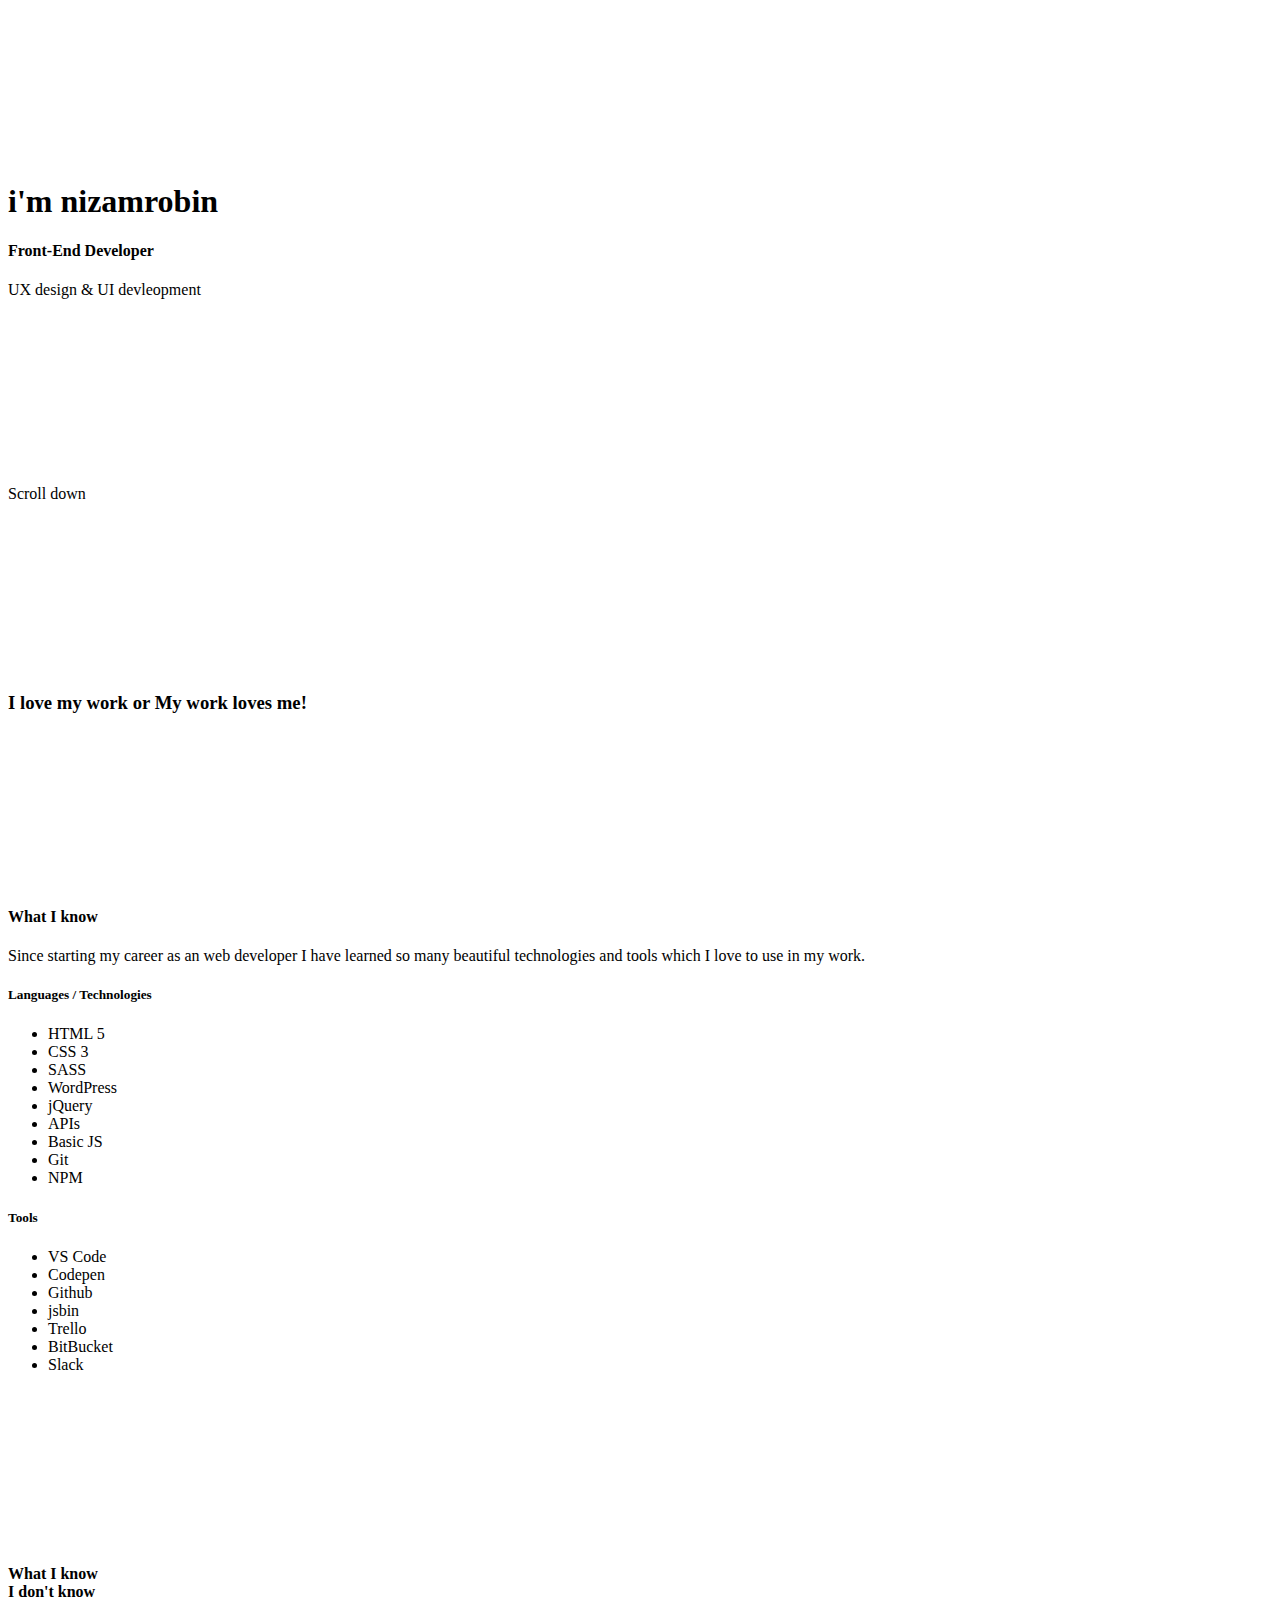
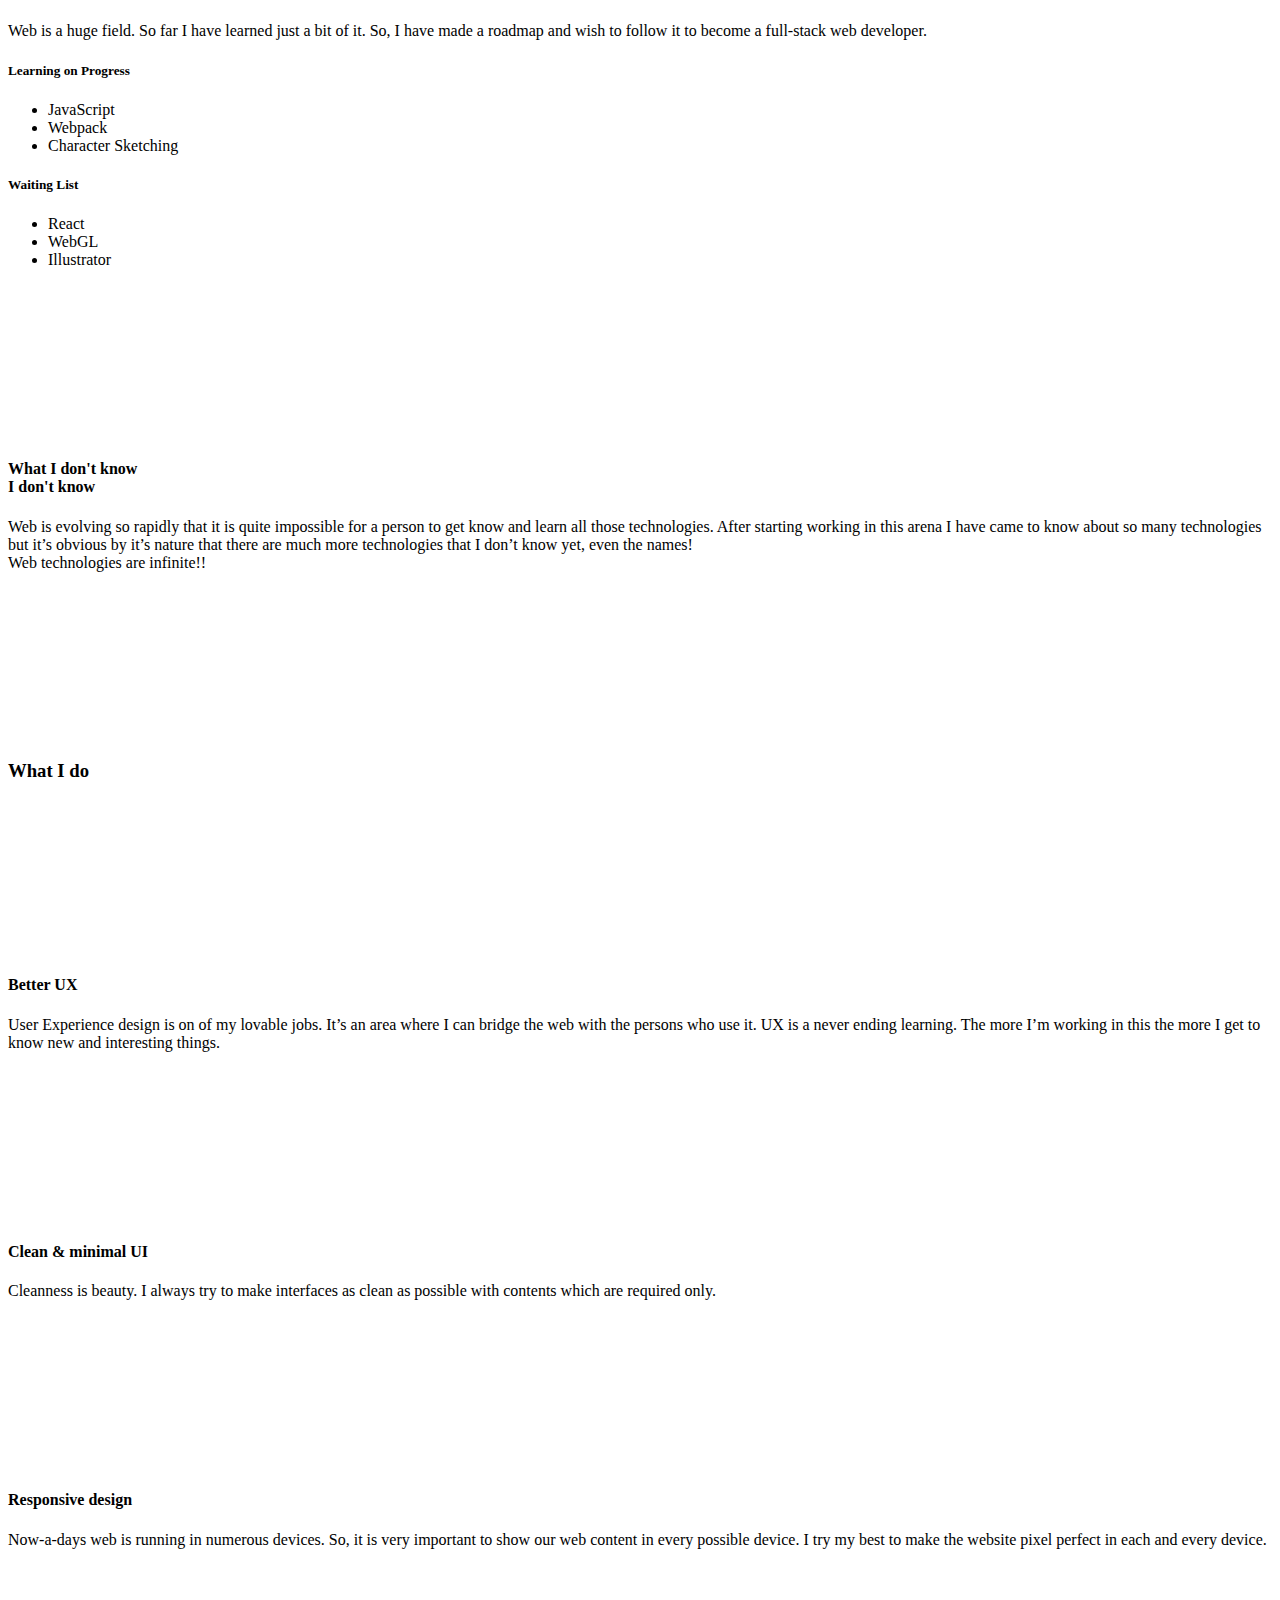
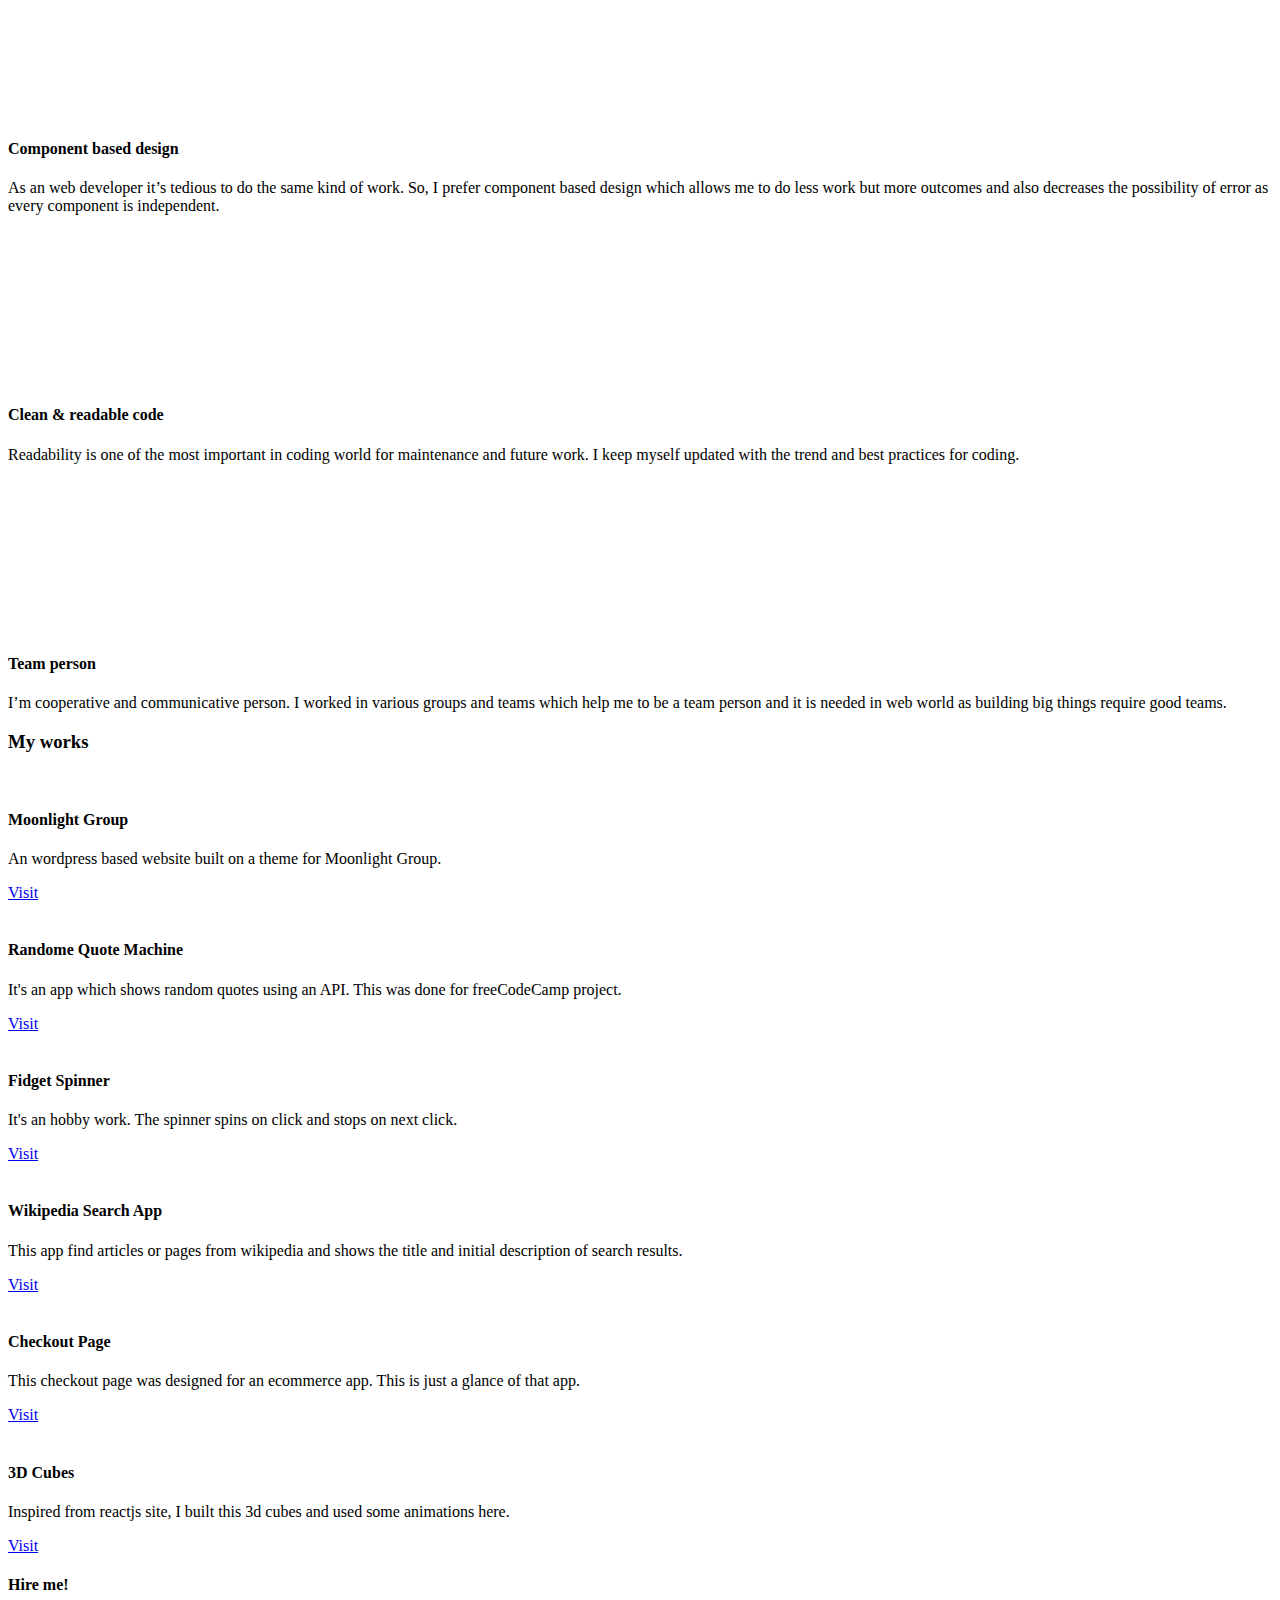
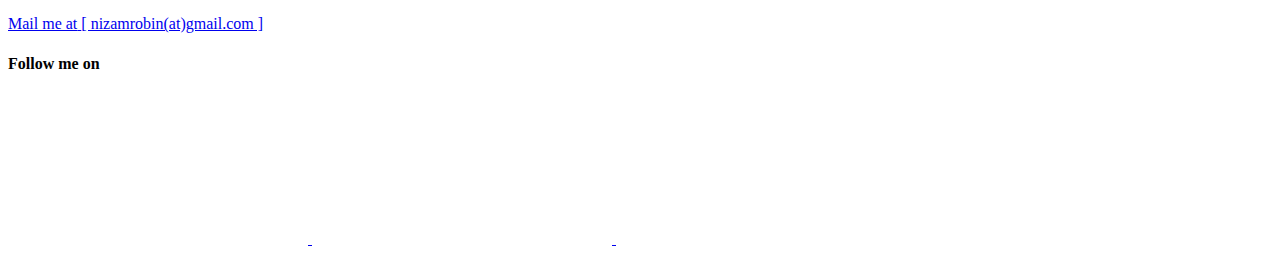
==== index.html @ 88f4596e "index uploaded" ====
<!DOCTYPE html>
<html lang="en">

<head>
  <meta charset="UTF-8">
  <meta name="viewport" content="width=device-width, initial-scale=1.0">
  <meta http-equiv="X-UA-Compatible" content="ie=edge">
  <title>Document</title>

  <link href="https://fonts.googleapis.com/css?family=Oswald:300,400,500,600,700|Philosopher:400,400i,700|Raleway:300,300i,400,400i,600,700"
    rel="stylesheet">

  <!-- <link rel="stylesheet" href="https://cdnjs.cloudflare.com/ajax/libs/normalize/8.0.0/normalize.min.css"> -->
  <link rel="stylesheet" href="./css/main.css">
</head>

<body>
  <div class="portfolio">

    <!-- HEADER -->
    <header class="header">
      <!-- <p class="header__wc-txt">Hey!</p> -->
      <svg class="header__icon icon icon--primary icon--massive">
        <use xlink:href="./asset/icon/portfolio.svg#laptop">
      </svg>
      <h1 class="header__title">i'm nizamrobin</h1>
      <h4 class="header__subtitle">Front-End Developer</h4>
      <p class="header__supplimentary-title">UX design & UI devleopment</p>

      <div class="header__nav">
        <svg class="header__nav-icon icon icon--secondary icon--big">
          <use xlink:href="./asset/icon/portfolio.svg#mouse">
        </svg>
        <p class="header__nav-hint">Scroll down</p>
      </div>
    </header>
    <!-- end: HEADER -->

    <!-- SKILL SET -->
    <article class="skill-set">
      <header class="skill-set__header">
        <svg class="icon icon--secondary icon--large">
          <use xlink:href="./asset/icon/portfolio.svg#heart-o">
        </svg>
        <h3 class="skill-set__title">I love my work
          <span class="skill-set__title-separator">or</span> My work loves me!</h3>
      </header>

      <div class="skill-set__body">
        <section class="skill">
          <header class="skill__header">
            <svg class="icon icon--primary icon--large">
              <use xlink:href="./asset/icon/portfolio.svg#smile">
            </svg>
            <h4 class="skill__header-title">What I know</h4>
            <p class="skill__header-intro">Since starting my career as an web developer I have learned so many beautiful technologies and tools which I love to use in my work.</p>
          </header>

          <div class="skill__body">
            <h5 class="skill__body-title">Languages / Technologies</h5>
            <ul class="skill__body-list">
              <li class="skill__body-item">HTML 5</li>
              <li class="skill__body-item">CSS 3</li>
              <li class="skill__body-item">SASS</li>
              <li class="skill__body-item">WordPress</li>
              <li class="skill__body-item">jQuery</li>
              <li class="skill__body-item">APIs</li>
              <li class="skill__body-item">Basic JS</li>
              <li class="skill__body-item">Git</li>
              <li class="skill__body-item">NPM</li>
            </ul>
          </div>
          <div class="skill__body">
            <h5 class="skill__body-title">Tools</h5>
            <ul class="skill__body-list">
              <li class="skill__body-item">VS Code</li>
              <li class="skill__body-item">Codepen</li>
              <li class="skill__body-item">Github</li>
              <li class="skill__body-item">jsbin</li>
              <li class="skill__body-item">Trello</li>
              <li class="skill__body-item">BitBucket</li>
              <li class="skill__body-item">Slack</li>
            </ul>
          </div>
        </section>
        <section class="skill">
          <header class="skill__header">
            <svg class="icon icon--primary icon--large">
              <use xlink:href="./asset/icon/portfolio.svg#smile-1">
            </svg>
            <h4 class="skill__header-title">What I know<br>I don't know</h4>
            <p class="skill__header-intro">Web is a huge field. So far I have learned just a bit of it. So, I have made a roadmap and wish to follow it to become a full-stack web developer.</p>
          </header>

          <div class="skill__body">
            <h5 class="skill__body-title">Learning on Progress</h5>
            <ul class="skill__body-list">
              <li class="skill__body-item">JavaScript</li>
              <li class="skill__body-item">Webpack</li>
              <li class="skill__body-item">Character Sketching</li>
            </ul>
          </div>
          <div class="skill__body">
            <h5 class="skill__body-title">Waiting List</h5>
            <ul class="skill__body-list">
              <li class="skill__body-item">React</li>
              <li class="skill__body-item">WebGL</li>
              <li class="skill__body-item">Illustrator</li>
            </ul>
          </div>
        </section>
        <section class="skill">
          <header class="skill__header">
            <svg class="icon icon--primary icon--large">
              <use xlink:href="./asset/icon/portfolio.svg#smiley-1">
            </svg>
            <h4 class="skill__header-title">What I don't know<br>I don't know</h4>
            <p class="skill__header-intro">Web is evolving so rapidly that it is quite impossible for a person to get know and learn all those technologies. After starting working in this arena I have came to know about so many technologies but it’s obvious by it’s nature that there are much more technologies that I don’t know yet, even the names!<br>Web technologies are infinite!!</p>
          </header>

          <div class="skill__body">
            <svg class="icon icon--secondary icon--massive">
              <use xlink:href="./asset/icon/portfolio.svg#infinity">
            </svg>
          </div>
        </section>
      </div>
    </article>
    <!-- end: SKILL SET -->

    <!-- FEATURE -->
    <section class="feature">
      <h3 class="feature__title">What I do</h3>
      <div class="feature__content">

        <article class="feature-item">
          <div class="feature-item__icon">
            <svg class="icon icon--primary icon--large">
              <use xlink:href="./asset/icon/portfolio.svg#ruler">
            </svg>
          </div>
          <h4 class="feature-item__title">Better UX</h4>
          <p class="feature-item__description">User Experience design is on of my lovable jobs. It’s an area where I can bridge the web with the persons who use it. UX is a never ending learning. The more I’m working in this the more I get to know new and interesting things.</p>
        </article>
        <article class="feature-item">
          <div class="feature-item__icon">
            <svg class="icon icon--primary icon--large">
              <use xlink:href="./asset/icon/portfolio.svg#layout">
            </svg>
          </div>
          <h4 class="feature-item__title">Clean & minimal UI</h4>
          <p class="feature-item__description">Cleanness is beauty. I always try to make interfaces as clean as possible with contents which are required only.</p>
        </article>
        <article class="feature-item">
          <div class="feature-item__icon">
            <svg class="icon icon--primary icon--large">
              <use xlink:href="./asset/icon/portfolio.svg#responsive-symbol-with-a-widescreen-monitor-a-cellphone-and-a-tablet">
            </svg>
          </div>
          <h4 class="feature-item__title">Responsive design</h4>
          <p class="feature-item__description">Now-a-days web is running in numerous devices. So, it is very important to show our web content in every possible device. I try my best to make the website pixel perfect in each and every device.</p>
        </article>
        <article class="feature-item">
          <div class="feature-item__icon">
            <svg class="icon icon--primary icon--large">
              <use xlink:href="./asset/icon/portfolio.svg#menu">
            </svg>
          </div>
          <h4 class="feature-item__title">Component based design</h4>
          <p class="feature-item__description">As an web developer it’s tedious to do the same kind of work. So, I prefer component based design which allows me to do less work but more outcomes and also decreases the possibility of error as every component is independent.</p>
        </article>
        <article class="feature-item">
          <div class="feature-item__icon">
            <svg class="icon icon--primary icon--large">
              <use xlink:href="./asset/icon/portfolio.svg#programming-language">
            </svg>
          </div>
          <h4 class="feature-item__title">Clean & readable code</h4>
          <p class="feature-item__description">Readability is one of the most important in coding world for maintenance and future work. I keep myself updated with the trend and best practices for coding.</p>
        </article>
        <article class="feature-item">
          <div class="feature-item__icon">
            <svg class="icon icon--primary icon--large">
              <use xlink:href="./asset/icon/portfolio.svg#sitemap">
            </svg>
          </div>
          <h4 class="feature-item__title">Team person</h4>
          <p class="feature-item__description">I’m cooperative and communicative person. I worked in various groups and teams which help me to be a team person and it is needed in web world as building big things require good teams.</p>
        </article>
      </div>

    </section>
    <!-- end: FEATURE -->

    <!-- SHOWCASE -->
    <section class="showcase">
      <h3 class="showcase__title">My works</h3>
      <div class="showcase__cards">
        <article class="showcase-card">
          <div class="showcase-card__img-wrapper">
            <img src="./asset/img/mlg.PNG" alt="" class="showcase-card__img">
          </div>
          <div class="showcase-card__body">
            <div class="showcase-card__info">
              <h4 class="showcase-card__info-title">Moonlight Group</h4>
              <p class="showcase-card__info-text">An wordpress based website built on a theme for Moonlight Group.</p>
            </div>
            <a href="https://codepen.io/nizamrobin/full/qpQMvM" class="showcase-card__link" target="_blank">Visit</a>
          </div>
        </article>
        <article class="showcase-card">
          <div class="showcase-card__img-wrapper">
            <img src="./asset/img/quote.PNG" alt="" class="showcase-card__img">
          </div>
          <div class="showcase-card__body">
            <div class="showcase-card__info">
              <h4 class="showcase-card__info-title">Randome Quote Machine</h4>
              <p class="showcase-card__info-text">It's an app which shows random quotes using an API. This was done for freeCodeCamp project.</p>
            </div>
            <a href="https://codepen.io/nizamrobin/full/qpQMvM" class="showcase-card__link" target="_blank">Visit</a>
          </div>
        </article>
        <article class="showcase-card">
          <div class="showcase-card__img-wrapper">
            <img src="./asset/img/spinner.PNG" alt="" class="showcase-card__img">
          </div>
          <div class="showcase-card__body">
            <div class="showcase-card__info">
              <h4 class="showcase-card__info-title">Fidget Spinner</h4>
              <p class="showcase-card__info-text">It's an hobby work. The spinner spins on click and stops on next click.</p>
            </div>
            <a href="https://codepen.io/nizamrobin/full/qpQMvM" class="showcase-card__link" target="_blank">Visit</a>
          </div>
        </article>
        <article class="showcase-card">
          <div class="showcase-card__img-wrapper">
            <img src="./asset/img/wkpdia.PNG" alt="" class="showcase-card__img">
          </div>
          <div class="showcase-card__body">
            <div class="showcase-card__info">
              <h4 class="showcase-card__info-title">Wikipedia Search App</h4>
              <p class="showcase-card__info-text">This app find articles or pages from wikipedia and shows the title and initial description of search results.</p>
            </div>
            <a href="https://codepen.io/nizamrobin/full/qpQMvM" class="showcase-card__link" target="_blank">Visit</a>
          </div>
        </article>
        <article class="showcase-card">
          <div class="showcase-card__img-wrapper">
            <img src="./asset/img/chckout.PNG" alt="" class="showcase-card__img">
          </div>
          <div class="showcase-card__body">
            <div class="showcase-card__info">
              <h4 class="showcase-card__info-title">Checkout Page</h4>
              <p class="showcase-card__info-text">This checkout page was designed for an ecommerce app. This is just a glance of that app.</p>
            </div>
            <a href="https://codepen.io/nizamrobin/full/qpQMvM" class="showcase-card__link" target="_blank">Visit</a>
          </div>
        </article>
        <article class="showcase-card">
          <div class="showcase-card__img-wrapper">
            <img src="./asset/img/cube.PNG" alt="" class="showcase-card__img">
          </div>
          <div class="showcase-card__body">
            <div class="showcase-card__info">
              <h4 class="showcase-card__info-title">3D Cubes</h4>
              <p class="showcase-card__info-text">Inspired from reactjs site, I built this 3d cubes and used some animations here.</p>
            </div>
            <a href="https://codepen.io/nizamrobin/full/qpQMvM" class="showcase-card__link" target="_blank">Visit</a>
          </div>
        </article>
      </div>
    </section>
    <!-- end: SHOWCASE -->

    <!-- CONTACT -->
    <div class="contact">

      <div class="message">
        <h4 class="message__title">Hire me!</h4>
        <a href="mailto:nizamrobin@gmail.com" class="hire" role="button">
          <span class="hire__title">Mail me at</span>
          <span class="hire__mail">[ nizamrobin(at)gmail.com ]</span>
        </a>
      </div>

      <div class="social">
        <h4 class="social__title">Follow me on</h4>
        <div class="social-set">
          <a href="https://www.facebook.com/nizamrobin" class="social__link" target="_blank">
            <svg class="icon icon--medium icon--primary">
              <use xlink:href="./asset/icon/portfolio.svg#facebook">
            </svg>
          </a>
          <a href="https://twitter.com/nizamrobin" class="social__link" target="_blank">
            <svg class="icon icon--medium icon--primary">
              <use xlink:href="./asset/icon/portfolio.svg#twitter">
            </svg>
          </a>
          <a href="https://www.linkedin.com/in/nizamrobin" class="social__link" target="_blank">
            <svg class="icon icon--medium icon--primary">
              <use xlink:href="./asset/icon/portfolio.svg#linkedin-1">
            </svg>
          </a>
        </div>

      </div>

    </div>
    <!-- end: CONTACT -->

  </div>
</body>

</html>
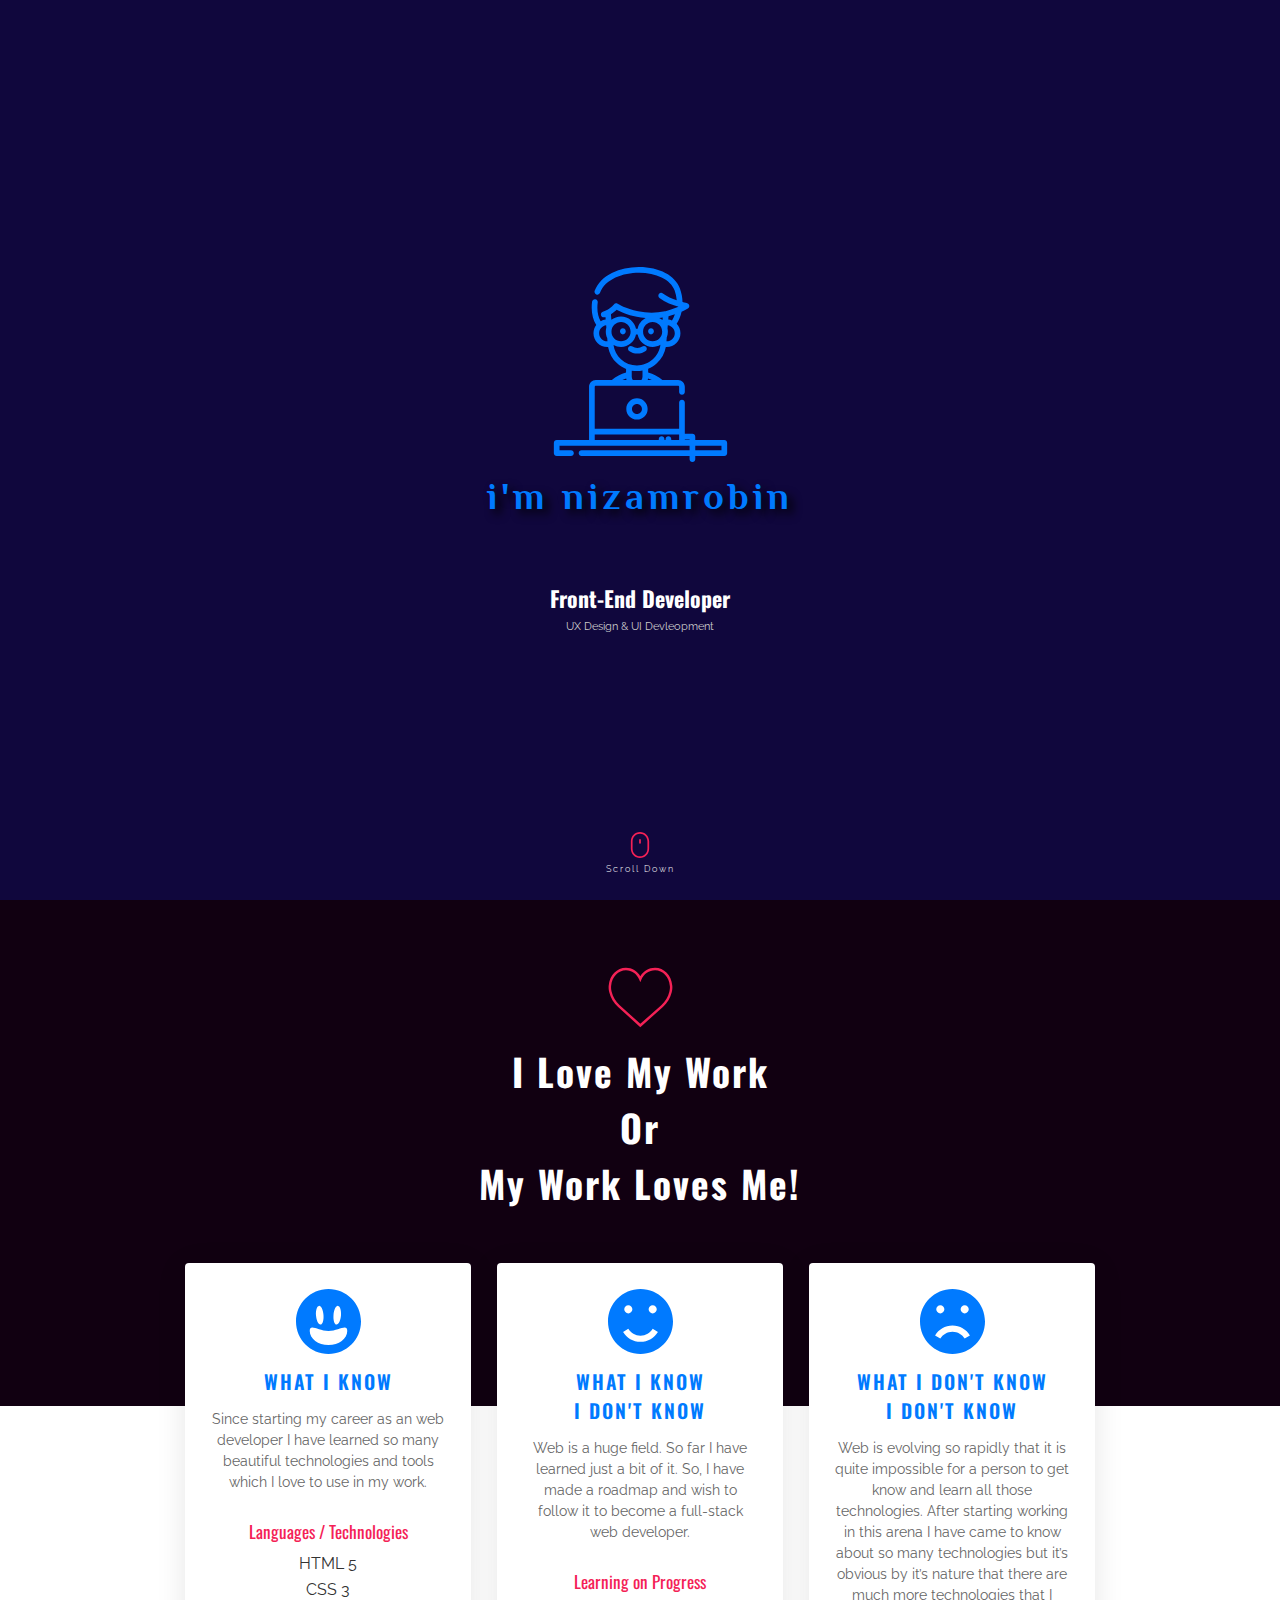
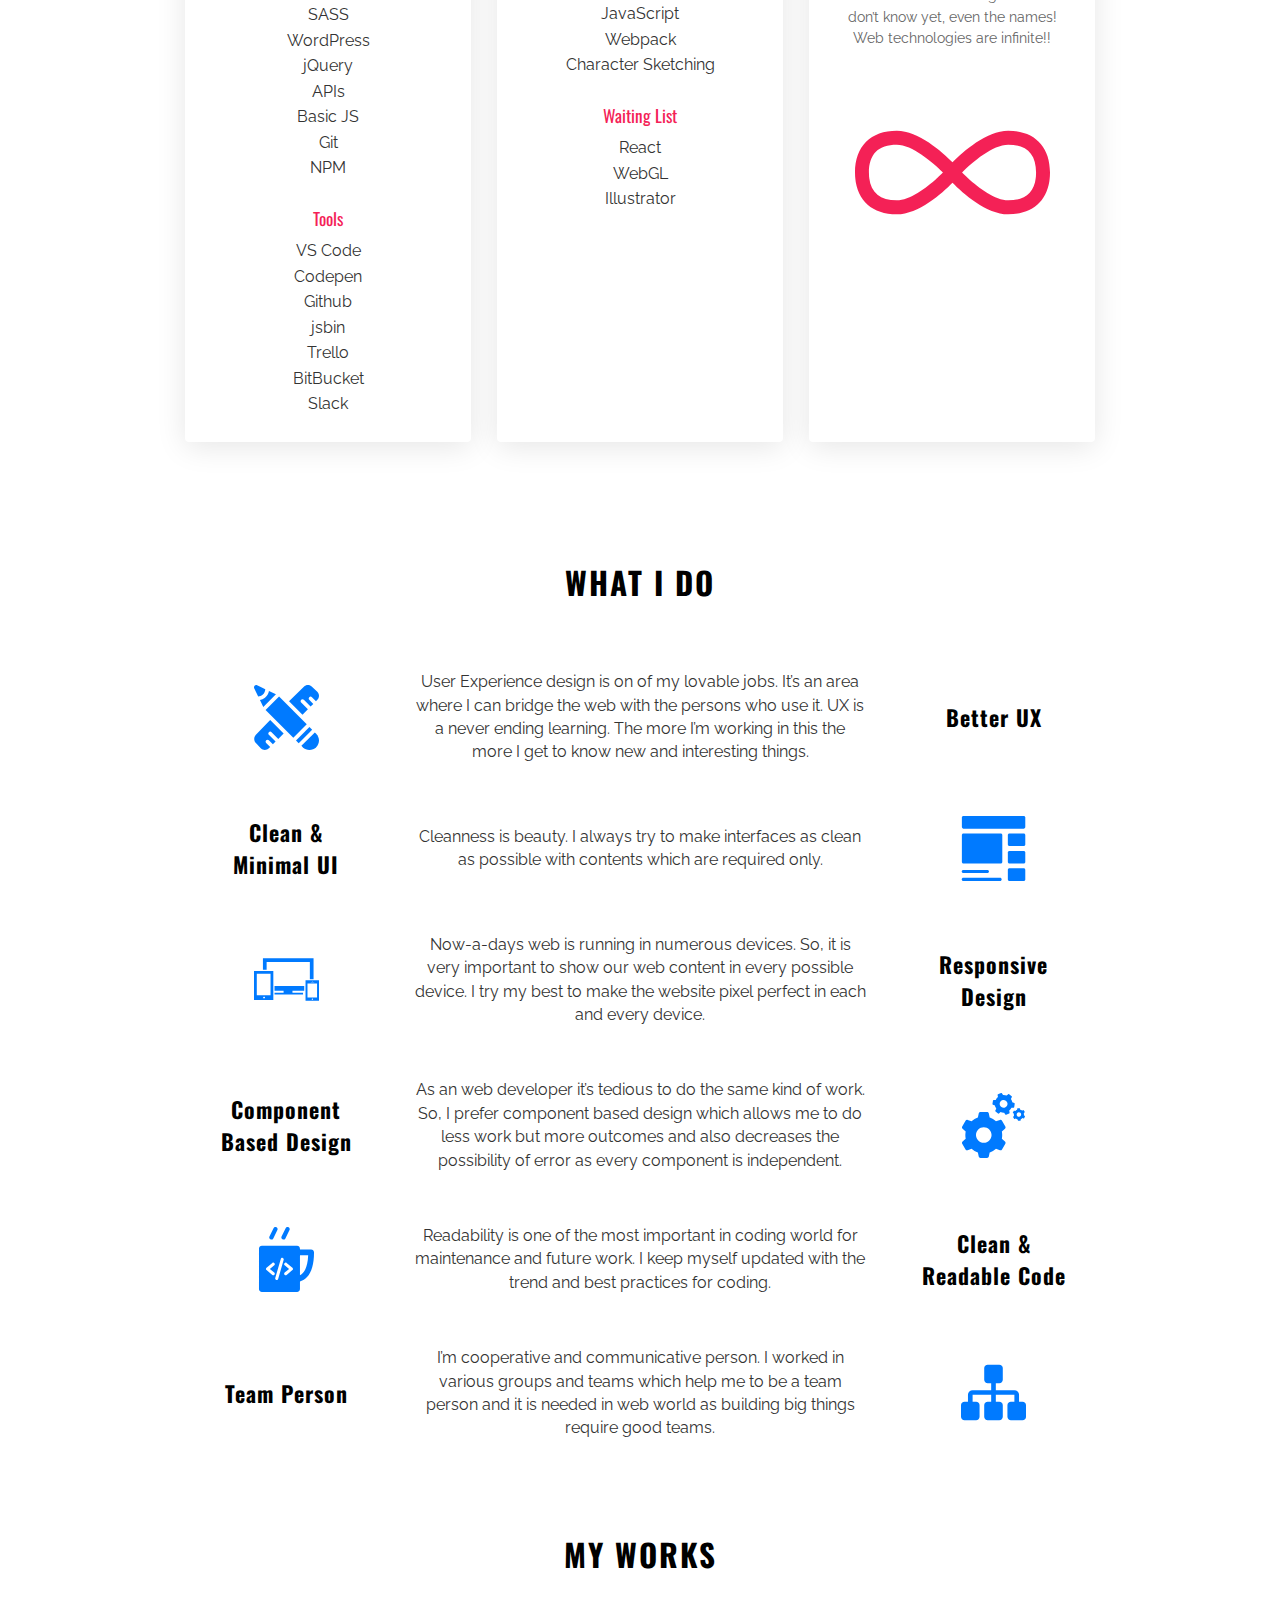
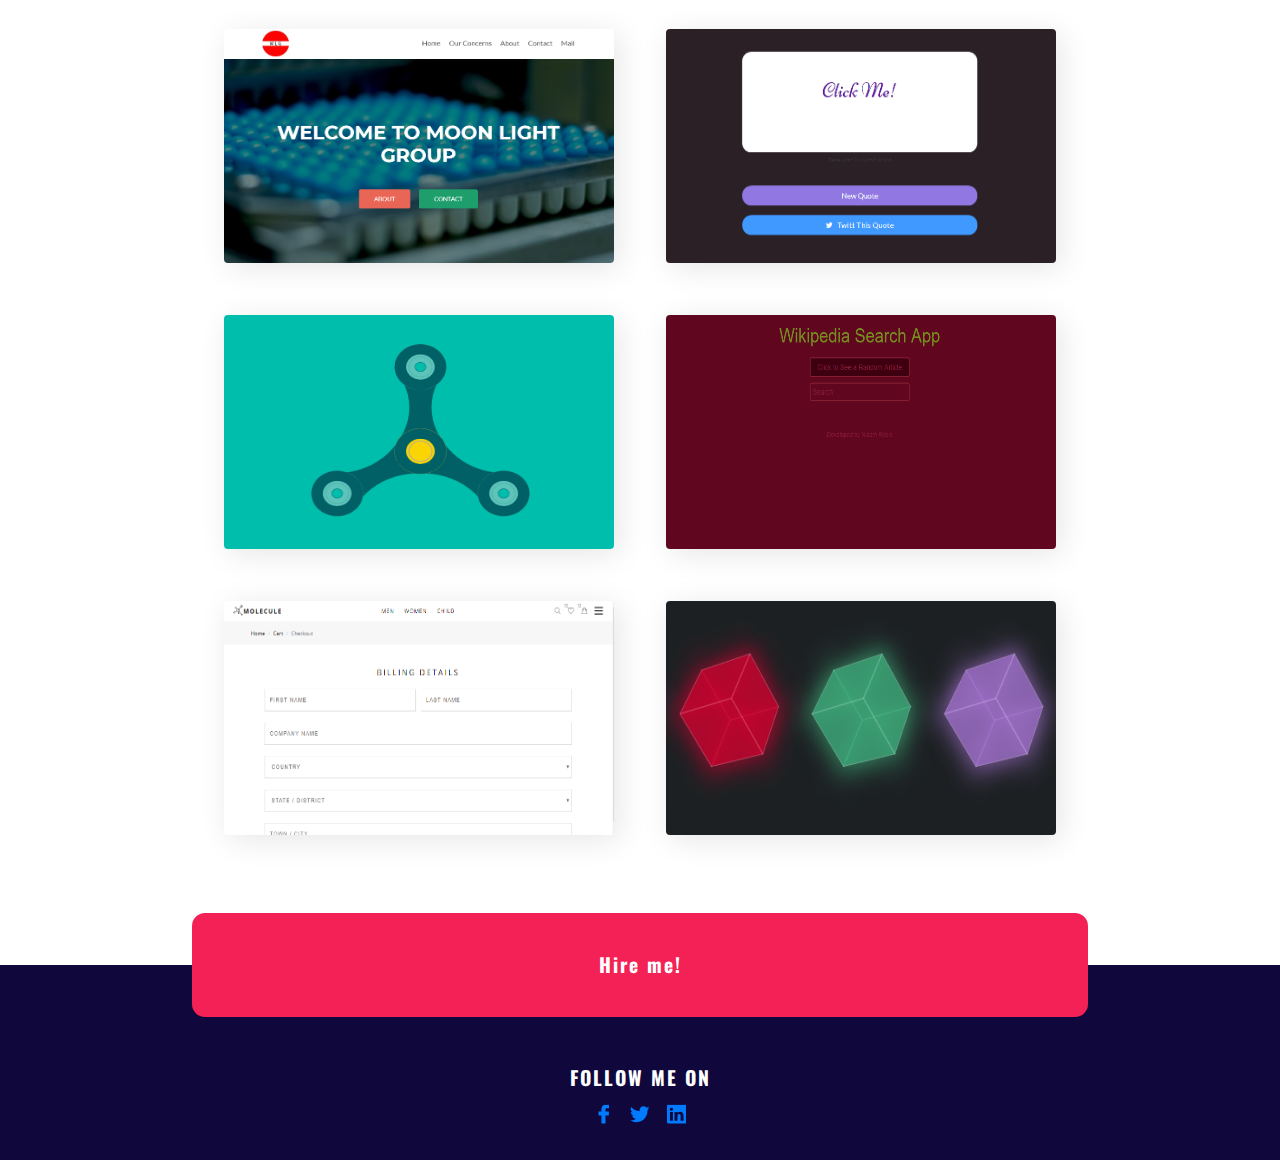
==== commit a873e844: "Add files via upload" ====
--- a/index.html
+++ b/index.html
@@ -1,11 +1,11 @@
-<!DOCTYPE html>
+﻿<!DOCTYPE html>
 <html lang="en">
 
 <head>
   <meta charset="UTF-8">
   <meta name="viewport" content="width=device-width, initial-scale=1.0">
   <meta http-equiv="X-UA-Compatible" content="ie=edge">
-  <title>Document</title>
+  <title>nizamrobin</title>
 
   <link href="https://fonts.googleapis.com/css?family=Oswald:300,400,500,600,700|Philosopher:400,400i,700|Raleway:300,300i,400,400i,600,700"
     rel="stylesheet">
--- a/css/main.css
+++ b/css/main.css
@@ -0,0 +1,547 @@
+:root {
+  --font-raleway: 'Raleway', sans-serif;
+  --font-oswald: 'Oswald', sans-serif;
+  --font-philosopher: 'Philosopher', sans-serif;
+  --font-primary: var(--font-raleway);
+  --font-secondary: var(--font-oswald);
+  --font-tertiary: var(--font-philosopher);
+  --color-blue: #7c83ff;
+  --color-orange: #f097a5;
+  --color-invision: #f42156;
+  --color-iphone: #007aff;
+  --color-maroon: #101;
+  --color-lalala: #1a1a1a;
+  --color-looted: #10073d;
+  --color-white: #fff;
+  --color-black: #000;
+  --color-light-1: #fcfcfc;
+  --color-light-2: #fafafa;
+  --color-light-3: #f9f9f9;
+  --color-light-4: #f7f7f7;
+  --color-light-5: #f5f5f5;
+  --color-light-6: #f3f3f3;
+  --color-light-7: #f1f1f1;
+  --color-light-8: #eee;
+  --color-light-9: #ddd;
+  --color-dark-1: #111;
+  --color-dark-2: #222;
+  --color-dark-3: #333;
+  --color-dark-4: #666;
+  --color-dark-5: #777;
+  --color-dark-6: #999;
+  --color-primary: var(--color-iphone);
+  --color-secondary: var(--color-invision);
+  --bg-body: var(--color-white);
+  --bg-primary: var(--color-white);
+  --bg-secondary: var(--color-light-3);
+  --bg-tertiary: var(--color-light-5);
+  --bg-bar: var(--color-light-4);
+  --color-text-black: var(--color-black);
+  --color-text-dark-1: #333;
+  --color-text-dark-2: #666;
+  --color-text-white: var(--color-white);
+  --color-text-light-1: #ddd;
+  --color-text-light-2: #ccc;
+  --color-text-primary: var(--color-text-black);
+  --color-text-secondary: var(--color-text-dark-2);
+  --color-text-tertiary: var(--color-text-dark-1);
+  --shadow-light-1: 0px 4px 17px rgba(0, 0, 0, 0.05);
+  --shadow-light-2: 50px 50px 5px 0 rgba(0, 0, 0, 0.2);
+  --shadow-dark: 0 2rem 6rem rgba(0, 0, 0, 0.3);
+  --shadow-light: 0 1rem 5rem rgba(0, 0, 0, 0.06);
+  --shadow-light-small: 0 0.5rem 2rem rgba(0, 0, 0, 0.06);
+  --shadow-light-2: 0 2rem 7rem rgba(0, 0, 0, 0.06);
+  --shadow-light-hover: 0 1rem 6rem rgba(0, 0, 0, 0.1); }
+
+html {
+  --font-size-mobile: 62.5%;
+  --font-size-tablet: 68.75%;
+  --font-size-laptop: 75%;
+  --font-size-desktop: 81.25%;
+  --font-size-big: 87.5%;
+  --base-font: var(--font-size-mobile);
+  font-size: var(--base-font);
+  box-sizing: border-box; }
+  @media screen and (min-width: 426px) {
+    html {
+      --base-font: var(--font-size-tablet); } }
+  @media screen and (min-width: 769px) {
+    html {
+      --base-font: var(--font-size-laptop); } }
+  @media screen and (min-width: 1025px) {
+    html {
+      --base-font: var(--font-size-desktop); } }
+  @media screen and (min-width: 1441px) {
+    html {
+      --base-font: var(--font-size-big); } }
+
+body {
+  font-family: var(--font-primary);
+  font-size: 1.2rem;
+  background-color: var(--bg-body);
+  position: relative;
+  overflow-x: hidden; }
+
+*,
+*::before,
+*::after {
+  margin: 0;
+  padding: 0;
+  box-sizing: inherit; }
+
+h1 {
+  font-size: 2.441em; }
+
+h2 {
+  font-size: 1.953em; }
+
+h3 {
+  font-size: 1.5625em; }
+
+h4 {
+  font-size: 1.25em; }
+
+h5 {
+  font-size: 1.125em; }
+
+p {
+  font-size: 1em; }
+
+h6 {
+  font-size: 0.8em; }
+
+small {
+  font-size: 0.64em; }
+
+.icon {
+  transition: all 0.3s ease-in-out;
+  /* Icon Colors */
+  /* Icon Sizes */
+  --icon-mini: 0.8rem;
+  --icon-small: 1rem;
+  --icon-medium: 1.5rem;
+  --icon-big: 2rem;
+  --icon-large: 5rem;
+  --icon-massive: 15rem; }
+  .icon--primary {
+    fill: var(--color-primary); }
+  .icon--secondary {
+    fill: var(--color-secondary); }
+  .icon--mini {
+    width: var(--icon-mini);
+    height: var(--icon-mini); }
+  .icon--small {
+    width: var(--icon-small);
+    height: var(--icon-small); }
+  .icon--medium {
+    width: var(--icon-medium);
+    height: var(--icon-medium); }
+  .icon--big {
+    width: var(--icon-big);
+    height: var(--icon-big); }
+  .icon--large {
+    width: var(--icon-large);
+    height: var(--icon-large); }
+  .icon--massive {
+    width: var(--icon-massive);
+    height: var(--icon-massive); }
+
+.navbar {
+  position: fixed;
+  top: 0;
+  height: 40px;
+  width: 100%;
+  opacity: 0.1; }
+  .navbar__list {
+    height: inherit;
+    list-style-type: none;
+    display: flex;
+    justify-content: center;
+    align-items: center;
+    overflow-x: auto; }
+  .navbar__item {
+    margin: 0 5px; }
+  .navbar__link {
+    padding: 5px;
+    display: inline-flex; }
+    .navbar__link__icon {
+      width: 2rem;
+      height: 2rem;
+      fill: var(--color-primary); }
+
+.header {
+  --componet-font-size: 1.2rem;
+  font-size: var(--componet-font-size);
+  display: flex;
+  flex-direction: column;
+  justify-content: center;
+  align-items: center;
+  height: 100vh;
+  background-color: var(--color-looted);
+  color: var(--color-text-white);
+  position: relative; }
+  .header__wc-txt {
+    font-family: var(--font-secondary);
+    font-size: 1em;
+    letter-spacing: 4px;
+    color: var(--color-text-light-2); }
+  .header__icon {
+    margin-top: 5rem; }
+  .header__title {
+    margin-top: 1rem;
+    font-family: var(--font-tertiary);
+    color: var(--color-primary);
+    letter-spacing: 4px;
+    text-shadow: 5px 5px 10px black;
+    text-transform: lowercase; }
+  .header__subtitle {
+    margin-top: 5rem;
+    color: var(--color-text-white);
+    font-family: var(--font-secondary);
+    font-size: 1.4em; }
+  .header__supplimentary-title {
+    margin-top: 0.5rem;
+    font-size: 0.7em;
+    color: var(--color-text-light-2);
+    margin-bottom: 5rem;
+    text-transform: capitalize; }
+  .header__nav {
+    position: absolute;
+    bottom: 2rem;
+    display: flex;
+    flex-direction: column;
+    align-items: center; }
+    .header__nav-hint {
+      margin-top: 0.5rem;
+      font-size: 0.55em;
+      letter-spacing: 2px;
+      font-weight: 300;
+      text-transform: capitalize; }
+
+.skill {
+  display: flex;
+  flex-direction: column;
+  align-items: center;
+  width: 22rem;
+  padding: 2rem;
+  background-color: var(--color-white);
+  box-shadow: 0px 5px 30px rgba(0, 0, 0, 0.1);
+  border-radius: 4px; }
+  .skill__header, .skill__body {
+    display: flex;
+    flex-direction: column;
+    align-items: center; }
+  .skill__header-title {
+    margin-top: 1rem;
+    font-family: var(--font-secondary);
+    text-transform: uppercase;
+    font-weight: 600;
+    letter-spacing: 2px;
+    text-align: center;
+    color: var(--color-primary); }
+  .skill__header-intro {
+    font-size: 0.9em;
+    text-align: center;
+    margin-top: 1rem;
+    line-height: 1.5;
+    color: var(--color-text-secondary); }
+  .skill__body {
+    margin-top: 2rem; }
+    .skill__body-title {
+      font-family: var(--font-secondary);
+      font-size: 1.1em;
+      font-weight: 400;
+      color: var(--color-secondary); }
+    .skill__body-list {
+      list-style-type: none;
+      margin-top: 0.5rem;
+      display: flex;
+      flex-direction: column;
+      align-items: center; }
+    .skill__body-item {
+      margin: 0.25rem;
+      color: var(--color-text-tertiary); }
+
+.skill-set {
+  display: flex;
+  flex-direction: column;
+  align-items: center; }
+  @media screen and (max-width: 550px) {
+    .skill-set {
+      background-color: var(--color-maroon); } }
+  .skill-set__header {
+    background-color: var(--color-maroon);
+    width: 100%;
+    padding: 5rem 0;
+    padding-bottom: 15rem;
+    display: flex;
+    flex-direction: column;
+    align-items: center; }
+  .skill-set__title {
+    margin-top: 1rem;
+    text-align: center;
+    color: var(--color-white);
+    text-transform: capitalize;
+    font-family: var(--font-secondary);
+    letter-spacing: 2px;
+    font-size: 2.4em; }
+    .skill-set__title-separator {
+      display: block; }
+  .skill-set__body {
+    transform: translateY(-12rem);
+    margin-bottom: -10rem;
+    display: flex;
+    flex-wrap: wrap;
+    justify-content: center; }
+    .skill-set__body > .skill {
+      margin: 1rem; }
+      @media screen and (max-width: 550px) {
+        .skill-set__body > .skill {
+          width: 70%; } }
+
+.feature-item {
+  display: flex;
+  flex-direction: column;
+  align-items: center;
+  padding: 1rem 2rem; }
+  @media screen and (min-width: 550px) {
+    .feature-item {
+      flex-direction: row;
+      justify-content: space-around; } }
+  .feature-item__icon {
+    order: 1;
+    display: flex;
+    justify-content: center;
+    align-items: center; }
+    @media screen and (min-width: 550px) {
+      .feature-item__icon {
+        order: 1;
+        width: 20%; } }
+  .feature-item__title {
+    order: 2;
+    font-family: var(--font-secondary);
+    text-transform: capitalize;
+    color: var(--color-text-primary);
+    margin-top: 1rem;
+    font-size: 1.4em;
+    letter-spacing: 1px;
+    text-align: center; }
+    @media screen and (min-width: 550px) {
+      .feature-item__title {
+        order: 3;
+        margin-top: 0;
+        width: 20%; } }
+  .feature-item__description {
+    order: 3;
+    color: var(--color-text-tertiary);
+    margin-top: 1rem;
+    text-align: center;
+    line-height: 1.5; }
+    @media screen and (min-width: 550px) {
+      .feature-item__description {
+        order: 2;
+        width: 60%;
+        margin: 0 4rem; } }
+
+/* FEATURE */
+.feature {
+  display: flex;
+  flex-direction: column;
+  align-items: center;
+  padding: 2rem 0;
+  margin-top: 4rem; }
+  .feature__title {
+    font-family: var(--font-secondary);
+    text-transform: uppercase;
+    letter-spacing: 2px;
+    font-size: 2em; }
+  .feature__content {
+    margin-top: 4rem;
+    max-width: 70rem; }
+    .feature__content > *:not(:first-child) {
+      margin-top: 2rem; }
+    @media screen and (min-width: 550px) {
+      .feature__content > .feature-item:nth-child(even) .feature-item__icon {
+        order: 3; } }
+    @media screen and (min-width: 550px) {
+      .feature__content > .feature-item:nth-child(even) .feature-item__title {
+        order: 1; } }
+
+.showcase-card {
+  display: flex;
+  flex-direction: column;
+  border-radius: 4px;
+  overflow: hidden;
+  box-shadow: 5px 5px 30px rgba(0, 0, 0, 0.1);
+  position: relative;
+  cursor: default; }
+  .showcase-card:hover {
+    box-shadow: 5px 5px 20px rgba(0, 0, 0, 0.25); }
+    .showcase-card:hover > .showcase-card__body {
+      opacity: 1; }
+  .showcase-card__img-wrapper {
+    overflow: hidden;
+    display: flex;
+    justify-content: center;
+    align-items: center;
+    height: 18rem; }
+  .showcase-card__img {
+    width: 100%;
+    height: inherit; }
+  .showcase-card__body {
+    padding: 1rem;
+    display: flex;
+    align-items: center; }
+    @media screen and (min-width: 769px) {
+      .showcase-card__body {
+        opacity: 0;
+        align-items: flex-start;
+        flex-direction: column;
+        transition: all 0.3s ease-in-out;
+        position: absolute;
+        background-color: rgba(244, 33, 86, 0.4);
+        height: 100%; } }
+  .showcase-card__info {
+    width: 70%;
+    flex: 1 1 auto; }
+    @media screen and (min-width: 769px) {
+      .showcase-card__info {
+        width: 100%;
+        flex: initial; } }
+    .showcase-card__info-title {
+      font-family: var(--font-secondary);
+      text-transform: capitalize;
+      margin-bottom: 1rem;
+      font-weight: 400; }
+      @media screen and (min-width: 769px) {
+        .showcase-card__info-title {
+          color: #fff; } }
+    .showcase-card__info-text {
+      color: var(--color-text-secondary);
+      font-size: 0.9em;
+      margin-right: 2.5rem;
+      line-height: 1.5; }
+      @media screen and (min-width: 769px) {
+        .showcase-card__info-text {
+          color: #fff;
+          margin-right: 0; } }
+  .showcase-card__link {
+    width: 6rem;
+    text-align: center;
+    text-decoration: none;
+    border: 1px solid var(--color-primary);
+    color: var(--color-primary);
+    padding: 0.7rem 1rem;
+    transition: all 0.3s ease-in-out;
+    font-family: var(--font-secondary);
+    letter-spacing: 2px;
+    font-weight: 400;
+    text-transform: uppercase; }
+    .showcase-card__link:hover {
+      background-color: var(--color-primary);
+      color: #fff; }
+    @media screen and (min-width: 769px) {
+      .showcase-card__link {
+        margin-top: 1.5rem; } }
+
+.showcase {
+  display: flex;
+  flex-direction: column;
+  align-items: center;
+  margin-top: 4rem; }
+  .showcase__title {
+    font-family: var(--font-secondary);
+    text-transform: uppercase;
+    letter-spacing: 2px;
+    font-size: 2em; }
+  .showcase__cards {
+    margin-top: 2rem;
+    display: flex;
+    flex-direction: column; }
+    @media screen and (min-width: 769px) {
+      .showcase__cards {
+        width: 80%;
+        flex-direction: row;
+        flex-wrap: wrap;
+        justify-content: center; } }
+    .showcase__cards > * {
+      margin: 2rem; }
+      @media screen and (min-width: 550px) {
+        .showcase__cards > * {
+          width: 30rem; } }
+
+.contact {
+  display: flex;
+  flex-direction: column;
+  align-items: center;
+  margin-top: 8rem;
+  background-color: var(--color-primary);
+  background-color: var(--color-looted); }
+
+.message {
+  display: flex;
+  flex-direction: column;
+  align-items: center;
+  justify-content: center;
+  border-radius: 1rem;
+  width: 70%;
+  position: absolute;
+  transform: translateY(-50%);
+  background-color: var(--color-secondary);
+  color: var(--color-white);
+  padding: 2rem 1rem;
+  position: relative;
+  overflow: hidden;
+  cursor: pointer;
+  height: 8rem;
+  transition: all 1s; }
+  .message:hover .message__title {
+    transform: translateY(-400%); }
+  .message:hover .hire {
+    transform: translateY(0); }
+  .message__title {
+    font-family: var(--font-secondary);
+    position: absolute;
+    letter-spacing: 2px;
+    transition: all 1s; }
+
+.hire {
+  color: #fff;
+  text-decoration: none;
+  position: absolute;
+  transform: translateY(400%);
+  display: flex;
+  flex-direction: column;
+  align-items: center;
+  justify-content: center;
+  width: 100%;
+  height: 100%;
+  transition: all 1s; }
+  .hire__title {
+    text-transform: capitalize;
+    letter-spacing: 2px; }
+  .hire__mail {
+    margin-top: 0.5rem;
+    font-family: var(--font-secondary);
+    letter-spacing: 1px; }
+
+.social {
+  display: flex;
+  flex-direction: column;
+  align-items: center;
+  width: 100%;
+  padding: 1rem;
+  transform: translateY(-1.5rem); }
+  .social__title {
+    font-family: var(--font-secondary);
+    text-transform: uppercase;
+    letter-spacing: 2px;
+    color: #fff; }
+  .social-set {
+    margin-top: 1rem; }
+  .social__link {
+    text-decoration: none;
+    margin: 0.5rem; }
+    .social__link:hover > svg {
+      color: var(--color-secondary);
+      fill: currentColor; }
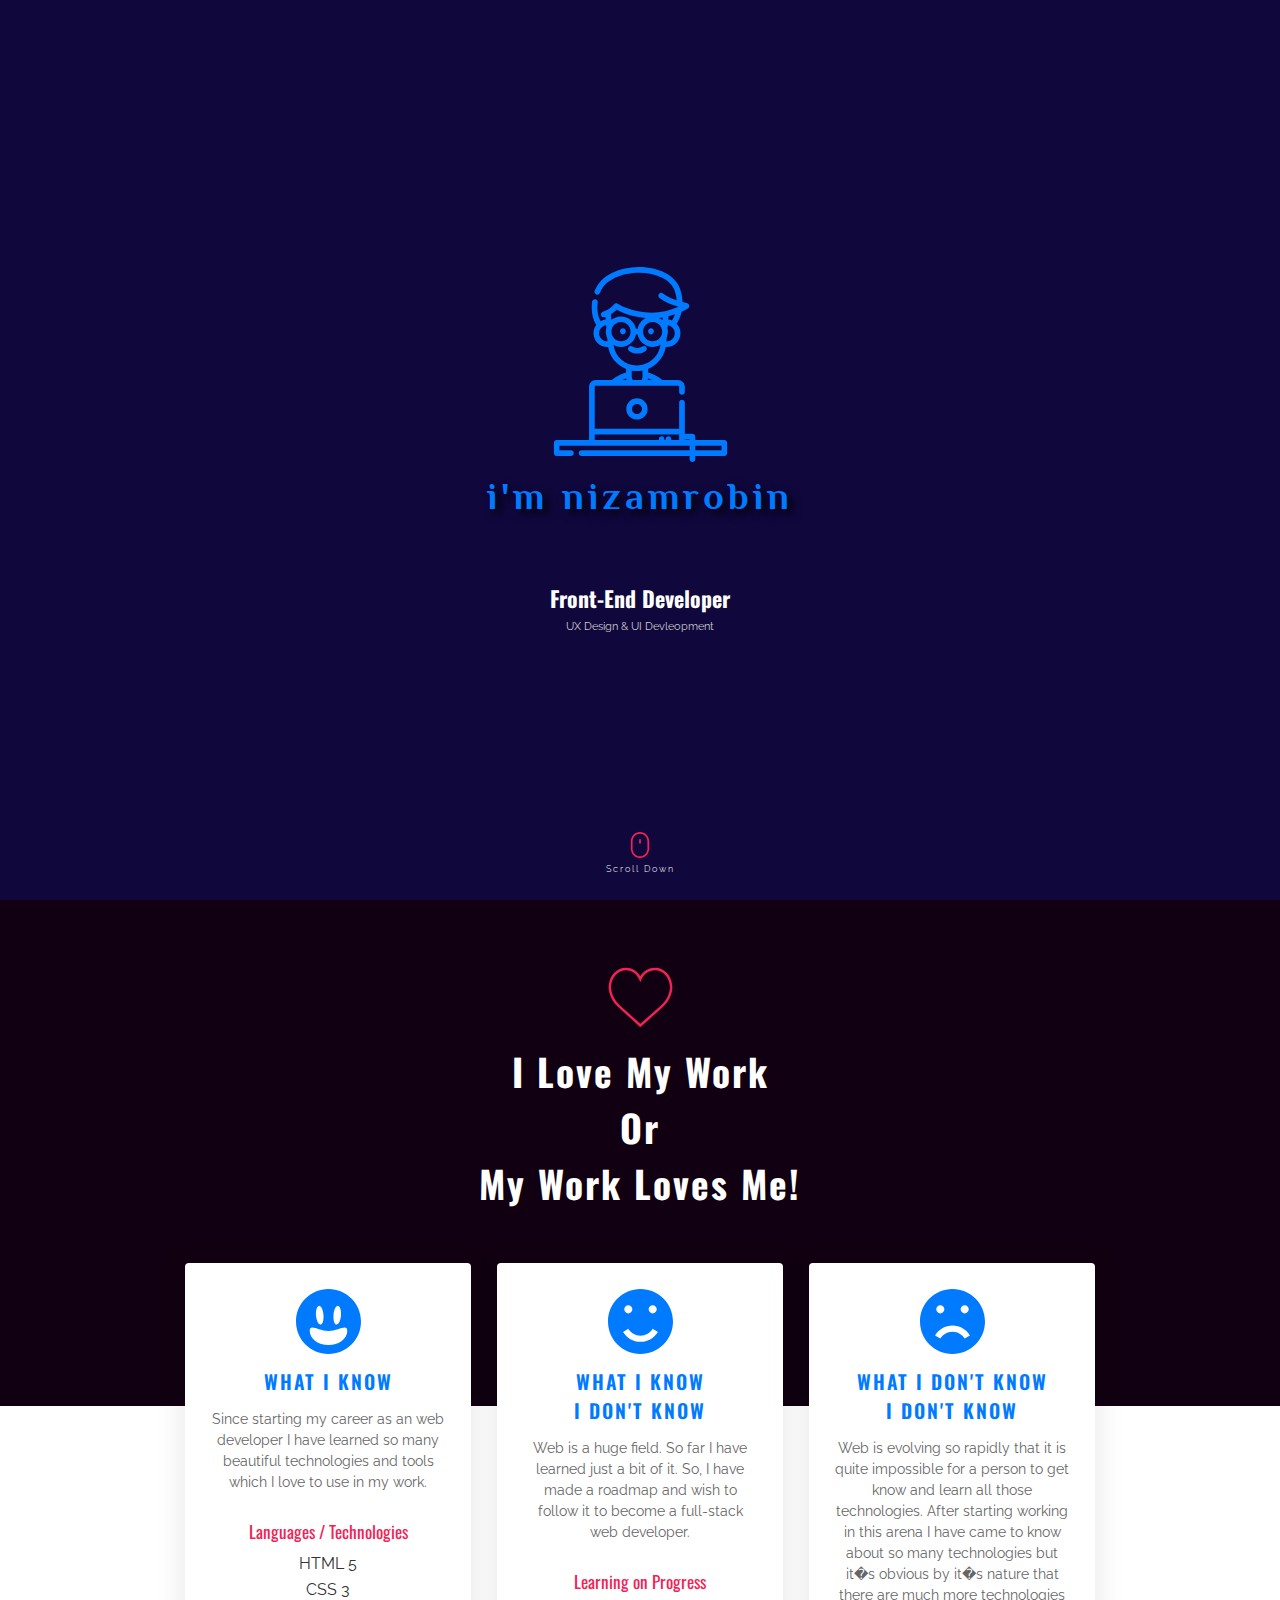
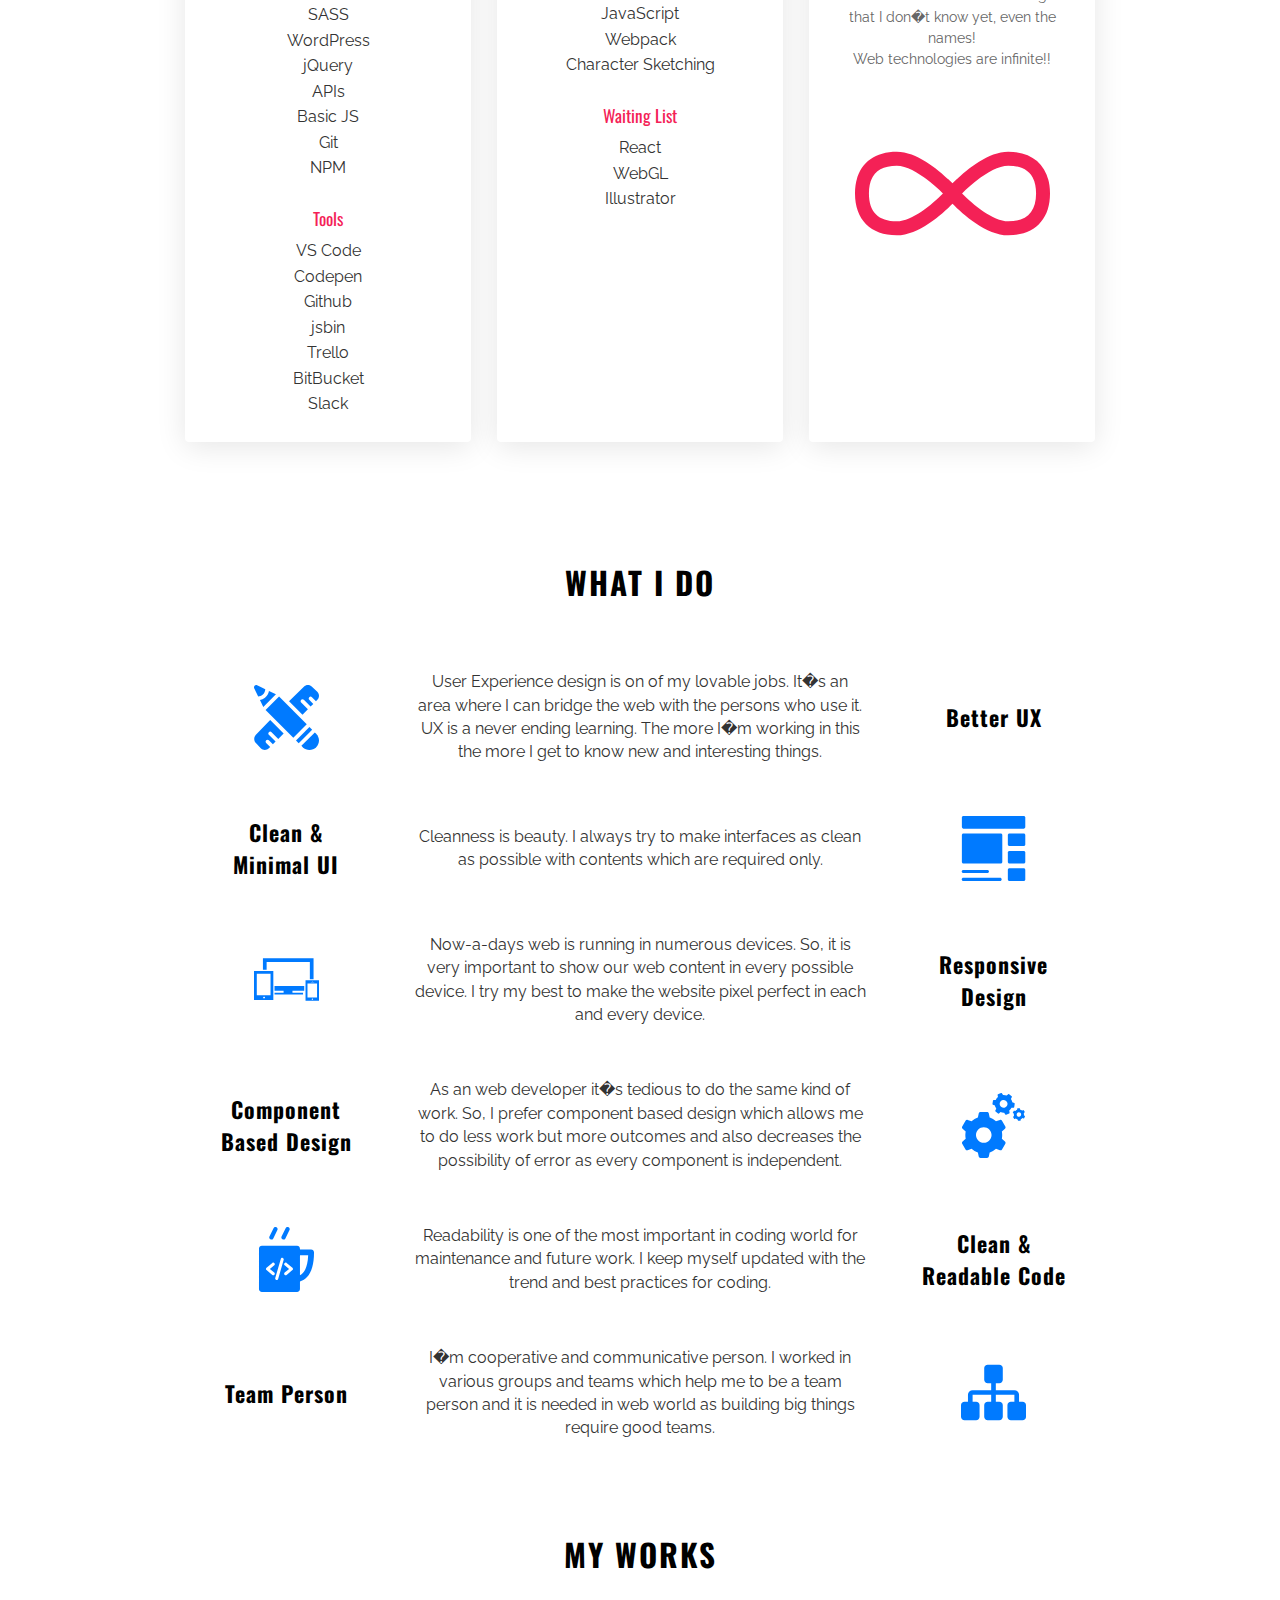
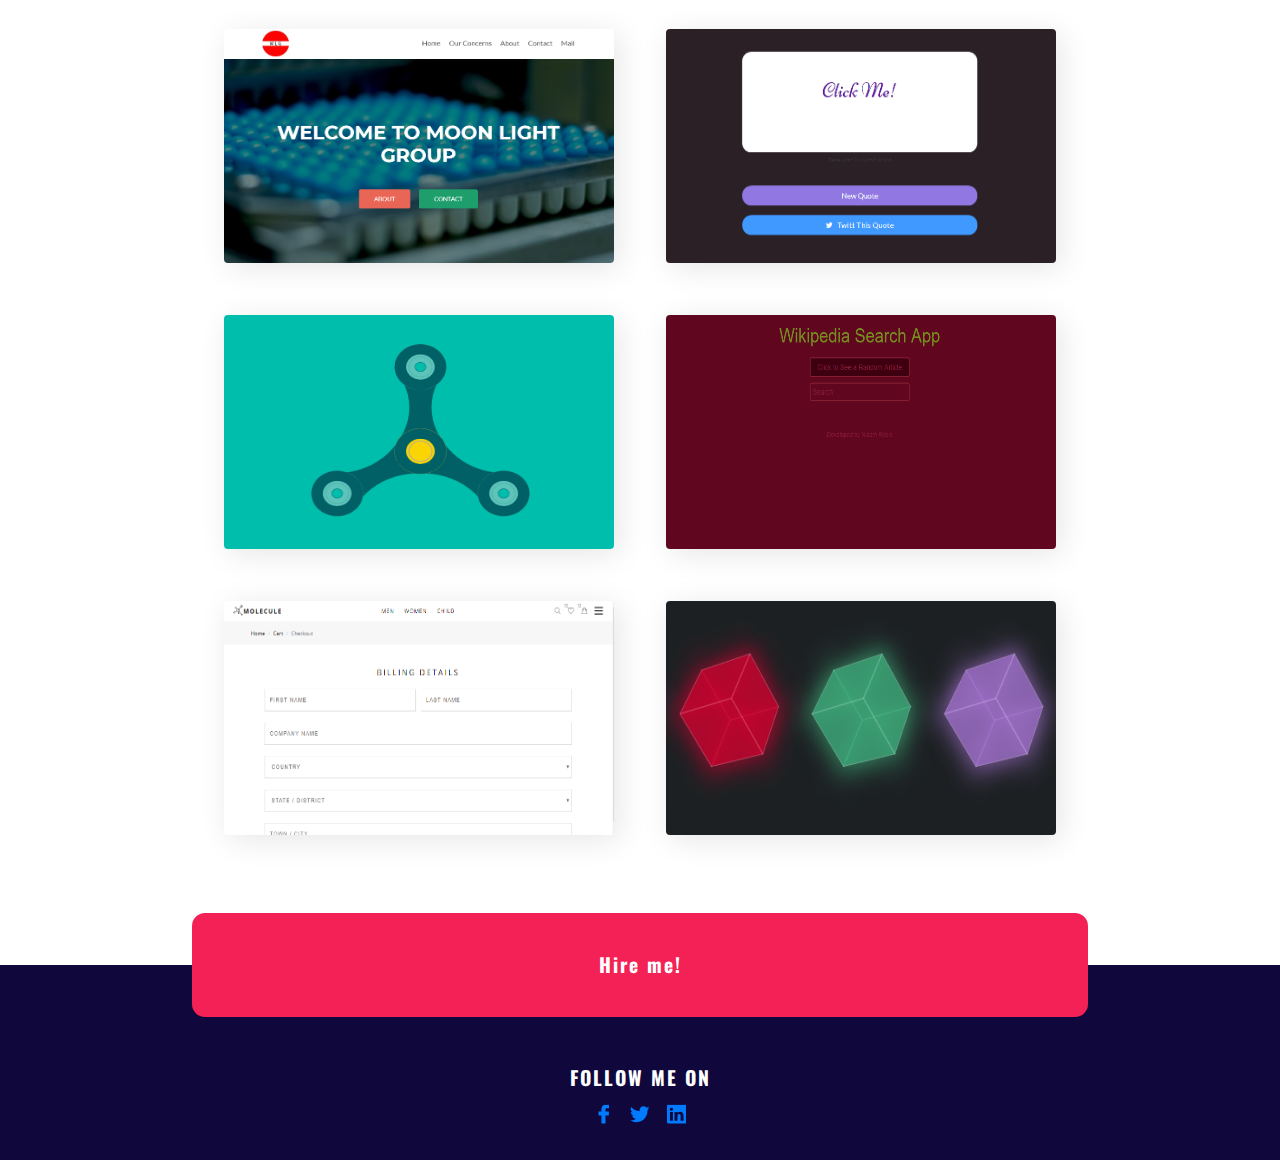
==== commit fdce1c6d: "my works link updated" ====
--- a/index.html
+++ b/index.html
@@ -1,314 +1,314 @@
-﻿<!DOCTYPE html>
-<html lang="en">
-
-<head>
-  <meta charset="UTF-8">
-  <meta name="viewport" content="width=device-width, initial-scale=1.0">
-  <meta http-equiv="X-UA-Compatible" content="ie=edge">
-  <title>nizamrobin</title>
-
-  <link href="https://fonts.googleapis.com/css?family=Oswald:300,400,500,600,700|Philosopher:400,400i,700|Raleway:300,300i,400,400i,600,700"
-    rel="stylesheet">
-
-  <!-- <link rel="stylesheet" href="https://cdnjs.cloudflare.com/ajax/libs/normalize/8.0.0/normalize.min.css"> -->
-  <link rel="stylesheet" href="./css/main.css">
-</head>
-
-<body>
-  <div class="portfolio">
-
-    <!-- HEADER -->
-    <header class="header">
-      <!-- <p class="header__wc-txt">Hey!</p> -->
-      <svg class="header__icon icon icon--primary icon--massive">
-        <use xlink:href="./asset/icon/portfolio.svg#laptop">
-      </svg>
-      <h1 class="header__title">i'm nizamrobin</h1>
-      <h4 class="header__subtitle">Front-End Developer</h4>
-      <p class="header__supplimentary-title">UX design & UI devleopment</p>
-
-      <div class="header__nav">
-        <svg class="header__nav-icon icon icon--secondary icon--big">
-          <use xlink:href="./asset/icon/portfolio.svg#mouse">
-        </svg>
-        <p class="header__nav-hint">Scroll down</p>
-      </div>
-    </header>
-    <!-- end: HEADER -->
-
-    <!-- SKILL SET -->
-    <article class="skill-set">
-      <header class="skill-set__header">
-        <svg class="icon icon--secondary icon--large">
-          <use xlink:href="./asset/icon/portfolio.svg#heart-o">
-        </svg>
-        <h3 class="skill-set__title">I love my work
-          <span class="skill-set__title-separator">or</span> My work loves me!</h3>
-      </header>
-
-      <div class="skill-set__body">
-        <section class="skill">
-          <header class="skill__header">
-            <svg class="icon icon--primary icon--large">
-              <use xlink:href="./asset/icon/portfolio.svg#smile">
-            </svg>
-            <h4 class="skill__header-title">What I know</h4>
-            <p class="skill__header-intro">Since starting my career as an web developer I have learned so many beautiful technologies and tools which I love to use in my work.</p>
-          </header>
-
-          <div class="skill__body">
-            <h5 class="skill__body-title">Languages / Technologies</h5>
-            <ul class="skill__body-list">
-              <li class="skill__body-item">HTML 5</li>
-              <li class="skill__body-item">CSS 3</li>
-              <li class="skill__body-item">SASS</li>
-              <li class="skill__body-item">WordPress</li>
-              <li class="skill__body-item">jQuery</li>
-              <li class="skill__body-item">APIs</li>
-              <li class="skill__body-item">Basic JS</li>
-              <li class="skill__body-item">Git</li>
-              <li class="skill__body-item">NPM</li>
-            </ul>
-          </div>
-          <div class="skill__body">
-            <h5 class="skill__body-title">Tools</h5>
-            <ul class="skill__body-list">
-              <li class="skill__body-item">VS Code</li>
-              <li class="skill__body-item">Codepen</li>
-              <li class="skill__body-item">Github</li>
-              <li class="skill__body-item">jsbin</li>
-              <li class="skill__body-item">Trello</li>
-              <li class="skill__body-item">BitBucket</li>
-              <li class="skill__body-item">Slack</li>
-            </ul>
-          </div>
-        </section>
-        <section class="skill">
-          <header class="skill__header">
-            <svg class="icon icon--primary icon--large">
-              <use xlink:href="./asset/icon/portfolio.svg#smile-1">
-            </svg>
-            <h4 class="skill__header-title">What I know<br>I don't know</h4>
-            <p class="skill__header-intro">Web is a huge field. So far I have learned just a bit of it. So, I have made a roadmap and wish to follow it to become a full-stack web developer.</p>
-          </header>
-
-          <div class="skill__body">
-            <h5 class="skill__body-title">Learning on Progress</h5>
-            <ul class="skill__body-list">
-              <li class="skill__body-item">JavaScript</li>
-              <li class="skill__body-item">Webpack</li>
-              <li class="skill__body-item">Character Sketching</li>
-            </ul>
-          </div>
-          <div class="skill__body">
-            <h5 class="skill__body-title">Waiting List</h5>
-            <ul class="skill__body-list">
-              <li class="skill__body-item">React</li>
-              <li class="skill__body-item">WebGL</li>
-              <li class="skill__body-item">Illustrator</li>
-            </ul>
-          </div>
-        </section>
-        <section class="skill">
-          <header class="skill__header">
-            <svg class="icon icon--primary icon--large">
-              <use xlink:href="./asset/icon/portfolio.svg#smiley-1">
-            </svg>
-            <h4 class="skill__header-title">What I don't know<br>I don't know</h4>
-            <p class="skill__header-intro">Web is evolving so rapidly that it is quite impossible for a person to get know and learn all those technologies. After starting working in this arena I have came to know about so many technologies but it’s obvious by it’s nature that there are much more technologies that I don’t know yet, even the names!<br>Web technologies are infinite!!</p>
-          </header>
-
-          <div class="skill__body">
-            <svg class="icon icon--secondary icon--massive">
-              <use xlink:href="./asset/icon/portfolio.svg#infinity">
-            </svg>
-          </div>
-        </section>
-      </div>
-    </article>
-    <!-- end: SKILL SET -->
-
-    <!-- FEATURE -->
-    <section class="feature">
-      <h3 class="feature__title">What I do</h3>
-      <div class="feature__content">
-
-        <article class="feature-item">
-          <div class="feature-item__icon">
-            <svg class="icon icon--primary icon--large">
-              <use xlink:href="./asset/icon/portfolio.svg#ruler">
-            </svg>
-          </div>
-          <h4 class="feature-item__title">Better UX</h4>
-          <p class="feature-item__description">User Experience design is on of my lovable jobs. It’s an area where I can bridge the web with the persons who use it. UX is a never ending learning. The more I’m working in this the more I get to know new and interesting things.</p>
-        </article>
-        <article class="feature-item">
-          <div class="feature-item__icon">
-            <svg class="icon icon--primary icon--large">
-              <use xlink:href="./asset/icon/portfolio.svg#layout">
-            </svg>
-          </div>
-          <h4 class="feature-item__title">Clean & minimal UI</h4>
-          <p class="feature-item__description">Cleanness is beauty. I always try to make interfaces as clean as possible with contents which are required only.</p>
-        </article>
-        <article class="feature-item">
-          <div class="feature-item__icon">
-            <svg class="icon icon--primary icon--large">
-              <use xlink:href="./asset/icon/portfolio.svg#responsive-symbol-with-a-widescreen-monitor-a-cellphone-and-a-tablet">
-            </svg>
-          </div>
-          <h4 class="feature-item__title">Responsive design</h4>
-          <p class="feature-item__description">Now-a-days web is running in numerous devices. So, it is very important to show our web content in every possible device. I try my best to make the website pixel perfect in each and every device.</p>
-        </article>
-        <article class="feature-item">
-          <div class="feature-item__icon">
-            <svg class="icon icon--primary icon--large">
-              <use xlink:href="./asset/icon/portfolio.svg#menu">
-            </svg>
-          </div>
-          <h4 class="feature-item__title">Component based design</h4>
-          <p class="feature-item__description">As an web developer it’s tedious to do the same kind of work. So, I prefer component based design which allows me to do less work but more outcomes and also decreases the possibility of error as every component is independent.</p>
-        </article>
-        <article class="feature-item">
-          <div class="feature-item__icon">
-            <svg class="icon icon--primary icon--large">
-              <use xlink:href="./asset/icon/portfolio.svg#programming-language">
-            </svg>
-          </div>
-          <h4 class="feature-item__title">Clean & readable code</h4>
-          <p class="feature-item__description">Readability is one of the most important in coding world for maintenance and future work. I keep myself updated with the trend and best practices for coding.</p>
-        </article>
-        <article class="feature-item">
-          <div class="feature-item__icon">
-            <svg class="icon icon--primary icon--large">
-              <use xlink:href="./asset/icon/portfolio.svg#sitemap">
-            </svg>
-          </div>
-          <h4 class="feature-item__title">Team person</h4>
-          <p class="feature-item__description">I’m cooperative and communicative person. I worked in various groups and teams which help me to be a team person and it is needed in web world as building big things require good teams.</p>
-        </article>
-      </div>
-
-    </section>
-    <!-- end: FEATURE -->
-
-    <!-- SHOWCASE -->
-    <section class="showcase">
-      <h3 class="showcase__title">My works</h3>
-      <div class="showcase__cards">
-        <article class="showcase-card">
-          <div class="showcase-card__img-wrapper">
-            <img src="./asset/img/mlg.PNG" alt="" class="showcase-card__img">
-          </div>
-          <div class="showcase-card__body">
-            <div class="showcase-card__info">
-              <h4 class="showcase-card__info-title">Moonlight Group</h4>
-              <p class="showcase-card__info-text">An wordpress based website built on a theme for Moonlight Group.</p>
-            </div>
-            <a href="https://codepen.io/nizamrobin/full/qpQMvM" class="showcase-card__link" target="_blank">Visit</a>
-          </div>
-        </article>
-        <article class="showcase-card">
-          <div class="showcase-card__img-wrapper">
-            <img src="./asset/img/quote.PNG" alt="" class="showcase-card__img">
-          </div>
-          <div class="showcase-card__body">
-            <div class="showcase-card__info">
-              <h4 class="showcase-card__info-title">Randome Quote Machine</h4>
-              <p class="showcase-card__info-text">It's an app which shows random quotes using an API. This was done for freeCodeCamp project.</p>
-            </div>
-            <a href="https://codepen.io/nizamrobin/full/qpQMvM" class="showcase-card__link" target="_blank">Visit</a>
-          </div>
-        </article>
-        <article class="showcase-card">
-          <div class="showcase-card__img-wrapper">
-            <img src="./asset/img/spinner.PNG" alt="" class="showcase-card__img">
-          </div>
-          <div class="showcase-card__body">
-            <div class="showcase-card__info">
-              <h4 class="showcase-card__info-title">Fidget Spinner</h4>
-              <p class="showcase-card__info-text">It's an hobby work. The spinner spins on click and stops on next click.</p>
-            </div>
-            <a href="https://codepen.io/nizamrobin/full/qpQMvM" class="showcase-card__link" target="_blank">Visit</a>
-          </div>
-        </article>
-        <article class="showcase-card">
-          <div class="showcase-card__img-wrapper">
-            <img src="./asset/img/wkpdia.PNG" alt="" class="showcase-card__img">
-          </div>
-          <div class="showcase-card__body">
-            <div class="showcase-card__info">
-              <h4 class="showcase-card__info-title">Wikipedia Search App</h4>
-              <p class="showcase-card__info-text">This app find articles or pages from wikipedia and shows the title and initial description of search results.</p>
-            </div>
-            <a href="https://codepen.io/nizamrobin/full/qpQMvM" class="showcase-card__link" target="_blank">Visit</a>
-          </div>
-        </article>
-        <article class="showcase-card">
-          <div class="showcase-card__img-wrapper">
-            <img src="./asset/img/chckout.PNG" alt="" class="showcase-card__img">
-          </div>
-          <div class="showcase-card__body">
-            <div class="showcase-card__info">
-              <h4 class="showcase-card__info-title">Checkout Page</h4>
-              <p class="showcase-card__info-text">This checkout page was designed for an ecommerce app. This is just a glance of that app.</p>
-            </div>
-            <a href="https://codepen.io/nizamrobin/full/qpQMvM" class="showcase-card__link" target="_blank">Visit</a>
-          </div>
-        </article>
-        <article class="showcase-card">
-          <div class="showcase-card__img-wrapper">
-            <img src="./asset/img/cube.PNG" alt="" class="showcase-card__img">
-          </div>
-          <div class="showcase-card__body">
-            <div class="showcase-card__info">
-              <h4 class="showcase-card__info-title">3D Cubes</h4>
-              <p class="showcase-card__info-text">Inspired from reactjs site, I built this 3d cubes and used some animations here.</p>
-            </div>
-            <a href="https://codepen.io/nizamrobin/full/qpQMvM" class="showcase-card__link" target="_blank">Visit</a>
-          </div>
-        </article>
-      </div>
-    </section>
-    <!-- end: SHOWCASE -->
-
-    <!-- CONTACT -->
-    <div class="contact">
-
-      <div class="message">
-        <h4 class="message__title">Hire me!</h4>
-        <a href="mailto:nizamrobin@gmail.com" class="hire" role="button">
-          <span class="hire__title">Mail me at</span>
-          <span class="hire__mail">[ nizamrobin(at)gmail.com ]</span>
-        </a>
-      </div>
-
-      <div class="social">
-        <h4 class="social__title">Follow me on</h4>
-        <div class="social-set">
-          <a href="https://www.facebook.com/nizamrobin" class="social__link" target="_blank">
-            <svg class="icon icon--medium icon--primary">
-              <use xlink:href="./asset/icon/portfolio.svg#facebook">
-            </svg>
-          </a>
-          <a href="https://twitter.com/nizamrobin" class="social__link" target="_blank">
-            <svg class="icon icon--medium icon--primary">
-              <use xlink:href="./asset/icon/portfolio.svg#twitter">
-            </svg>
-          </a>
-          <a href="https://www.linkedin.com/in/nizamrobin" class="social__link" target="_blank">
-            <svg class="icon icon--medium icon--primary">
-              <use xlink:href="./asset/icon/portfolio.svg#linkedin-1">
-            </svg>
-          </a>
-        </div>
-
-      </div>
-
-    </div>
-    <!-- end: CONTACT -->
-
-  </div>
-</body>
-
+<!DOCTYPE html>
+<html lang="en">
+
+<head>
+  <meta charset="UTF-8">
+  <meta name="viewport" content="width=device-width, initial-scale=1.0">
+  <meta http-equiv="X-UA-Compatible" content="ie=edge">
+  <title>nizamrobin</title>
+
+  <link href="https://fonts.googleapis.com/css?family=Oswald:300,400,500,600,700|Philosopher:400,400i,700|Raleway:300,300i,400,400i,600,700"
+    rel="stylesheet">
+
+  <!-- <link rel="stylesheet" href="https://cdnjs.cloudflare.com/ajax/libs/normalize/8.0.0/normalize.min.css"> -->
+  <link rel="stylesheet" href="./css/main.css">
+</head>
+
+<body>
+  <div class="portfolio">
+
+    <!-- HEADER -->
+    <header class="header">
+      <!-- <p class="header__wc-txt">Hey!</p> -->
+      <svg class="header__icon icon icon--primary icon--massive">
+        <use xlink:href="./asset/icon/portfolio.svg#laptop">
+      </svg>
+      <h1 class="header__title">i'm nizamrobin</h1>
+      <h4 class="header__subtitle">Front-End Developer</h4>
+      <p class="header__supplimentary-title">UX design & UI devleopment</p>
+
+      <div class="header__nav">
+        <svg class="header__nav-icon icon icon--secondary icon--big">
+          <use xlink:href="./asset/icon/portfolio.svg#mouse">
+        </svg>
+        <p class="header__nav-hint">Scroll down</p>
+      </div>
+    </header>
+    <!-- end: HEADER -->
+
+    <!-- SKILL SET -->
+    <article class="skill-set">
+      <header class="skill-set__header">
+        <svg class="icon icon--secondary icon--large">
+          <use xlink:href="./asset/icon/portfolio.svg#heart-o">
+        </svg>
+        <h3 class="skill-set__title">I love my work
+          <span class="skill-set__title-separator">or</span> My work loves me!</h3>
+      </header>
+
+      <div class="skill-set__body">
+        <section class="skill">
+          <header class="skill__header">
+            <svg class="icon icon--primary icon--large">
+              <use xlink:href="./asset/icon/portfolio.svg#smile">
+            </svg>
+            <h4 class="skill__header-title">What I know</h4>
+            <p class="skill__header-intro">Since starting my career as an web developer I have learned so many beautiful technologies and tools which I love to use in my work.</p>
+          </header>
+
+          <div class="skill__body">
+            <h5 class="skill__body-title">Languages / Technologies</h5>
+            <ul class="skill__body-list">
+              <li class="skill__body-item">HTML 5</li>
+              <li class="skill__body-item">CSS 3</li>
+              <li class="skill__body-item">SASS</li>
+              <li class="skill__body-item">WordPress</li>
+              <li class="skill__body-item">jQuery</li>
+              <li class="skill__body-item">APIs</li>
+              <li class="skill__body-item">Basic JS</li>
+              <li class="skill__body-item">Git</li>
+              <li class="skill__body-item">NPM</li>
+            </ul>
+          </div>
+          <div class="skill__body">
+            <h5 class="skill__body-title">Tools</h5>
+            <ul class="skill__body-list">
+              <li class="skill__body-item">VS Code</li>
+              <li class="skill__body-item">Codepen</li>
+              <li class="skill__body-item">Github</li>
+              <li class="skill__body-item">jsbin</li>
+              <li class="skill__body-item">Trello</li>
+              <li class="skill__body-item">BitBucket</li>
+              <li class="skill__body-item">Slack</li>
+            </ul>
+          </div>
+        </section>
+        <section class="skill">
+          <header class="skill__header">
+            <svg class="icon icon--primary icon--large">
+              <use xlink:href="./asset/icon/portfolio.svg#smile-1">
+            </svg>
+            <h4 class="skill__header-title">What I know<br>I don't know</h4>
+            <p class="skill__header-intro">Web is a huge field. So far I have learned just a bit of it. So, I have made a roadmap and wish to follow it to become a full-stack web developer.</p>
+          </header>
+
+          <div class="skill__body">
+            <h5 class="skill__body-title">Learning on Progress</h5>
+            <ul class="skill__body-list">
+              <li class="skill__body-item">JavaScript</li>
+              <li class="skill__body-item">Webpack</li>
+              <li class="skill__body-item">Character Sketching</li>
+            </ul>
+          </div>
+          <div class="skill__body">
+            <h5 class="skill__body-title">Waiting List</h5>
+            <ul class="skill__body-list">
+              <li class="skill__body-item">React</li>
+              <li class="skill__body-item">WebGL</li>
+              <li class="skill__body-item">Illustrator</li>
+            </ul>
+          </div>
+        </section>
+        <section class="skill">
+          <header class="skill__header">
+            <svg class="icon icon--primary icon--large">
+              <use xlink:href="./asset/icon/portfolio.svg#smiley-1">
+            </svg>
+            <h4 class="skill__header-title">What I don't know<br>I don't know</h4>
+            <p class="skill__header-intro">Web is evolving so rapidly that it is quite impossible for a person to get know and learn all those technologies. After starting working in this arena I have came to know about so many technologies but it�s obvious by it�s nature that there are much more technologies that I don�t know yet, even the names!<br>Web technologies are infinite!!</p>
+          </header>
+
+          <div class="skill__body">
+            <svg class="icon icon--secondary icon--massive">
+              <use xlink:href="./asset/icon/portfolio.svg#infinity">
+            </svg>
+          </div>
+        </section>
+      </div>
+    </article>
+    <!-- end: SKILL SET -->
+
+    <!-- FEATURE -->
+    <section class="feature">
+      <h3 class="feature__title">What I do</h3>
+      <div class="feature__content">
+
+        <article class="feature-item">
+          <div class="feature-item__icon">
+            <svg class="icon icon--primary icon--large">
+              <use xlink:href="./asset/icon/portfolio.svg#ruler">
+            </svg>
+          </div>
+          <h4 class="feature-item__title">Better UX</h4>
+          <p class="feature-item__description">User Experience design is on of my lovable jobs. It�s an area where I can bridge the web with the persons who use it. UX is a never ending learning. The more I�m working in this the more I get to know new and interesting things.</p>
+        </article>
+        <article class="feature-item">
+          <div class="feature-item__icon">
+            <svg class="icon icon--primary icon--large">
+              <use xlink:href="./asset/icon/portfolio.svg#layout">
+            </svg>
+          </div>
+          <h4 class="feature-item__title">Clean & minimal UI</h4>
+          <p class="feature-item__description">Cleanness is beauty. I always try to make interfaces as clean as possible with contents which are required only.</p>
+        </article>
+        <article class="feature-item">
+          <div class="feature-item__icon">
+            <svg class="icon icon--primary icon--large">
+              <use xlink:href="./asset/icon/portfolio.svg#responsive-symbol-with-a-widescreen-monitor-a-cellphone-and-a-tablet">
+            </svg>
+          </div>
+          <h4 class="feature-item__title">Responsive design</h4>
+          <p class="feature-item__description">Now-a-days web is running in numerous devices. So, it is very important to show our web content in every possible device. I try my best to make the website pixel perfect in each and every device.</p>
+        </article>
+        <article class="feature-item">
+          <div class="feature-item__icon">
+            <svg class="icon icon--primary icon--large">
+              <use xlink:href="./asset/icon/portfolio.svg#menu">
+            </svg>
+          </div>
+          <h4 class="feature-item__title">Component based design</h4>
+          <p class="feature-item__description">As an web developer it�s tedious to do the same kind of work. So, I prefer component based design which allows me to do less work but more outcomes and also decreases the possibility of error as every component is independent.</p>
+        </article>
+        <article class="feature-item">
+          <div class="feature-item__icon">
+            <svg class="icon icon--primary icon--large">
+              <use xlink:href="./asset/icon/portfolio.svg#programming-language">
+            </svg>
+          </div>
+          <h4 class="feature-item__title">Clean & readable code</h4>
+          <p class="feature-item__description">Readability is one of the most important in coding world for maintenance and future work. I keep myself updated with the trend and best practices for coding.</p>
+        </article>
+        <article class="feature-item">
+          <div class="feature-item__icon">
+            <svg class="icon icon--primary icon--large">
+              <use xlink:href="./asset/icon/portfolio.svg#sitemap">
+            </svg>
+          </div>
+          <h4 class="feature-item__title">Team person</h4>
+          <p class="feature-item__description">I�m cooperative and communicative person. I worked in various groups and teams which help me to be a team person and it is needed in web world as building big things require good teams.</p>
+        </article>
+      </div>
+
+    </section>
+    <!-- end: FEATURE -->
+
+    <!-- SHOWCASE -->
+    <section class="showcase">
+      <h3 class="showcase__title">My works</h3>
+      <div class="showcase__cards">
+        <article class="showcase-card">
+          <div class="showcase-card__img-wrapper">
+            <img src="./asset/img/mlg.PNG" alt="" class="showcase-card__img">
+          </div>
+          <div class="showcase-card__body">
+            <div class="showcase-card__info">
+              <h4 class="showcase-card__info-title">Moonlight Group</h4>
+              <p class="showcase-card__info-text">An wordpress based website built on a theme for Moonlight Group.</p>
+            </div>
+            <a href="https://http://moonlight-bd.com" class="showcase-card__link" target="_blank">Visit</a>
+          </div>
+        </article>
+        <article class="showcase-card">
+          <div class="showcase-card__img-wrapper">
+            <img src="./asset/img/quote.PNG" alt="" class="showcase-card__img">
+          </div>
+          <div class="showcase-card__body">
+            <div class="showcase-card__info">
+              <h4 class="showcase-card__info-title">Randome Quote Machine</h4>
+              <p class="showcase-card__info-text">It's an app which shows random quotes using an API. This was done for freeCodeCamp project.</p>
+            </div>
+            <a href="https://codepen.io/nizamrobin/full/oejgmN" class="showcase-card__link" target="_blank">Visit</a>
+          </div>
+        </article>
+        <article class="showcase-card">
+          <div class="showcase-card__img-wrapper">
+            <img src="./asset/img/spinner.PNG" alt="" class="showcase-card__img">
+          </div>
+          <div class="showcase-card__body">
+            <div class="showcase-card__info">
+              <h4 class="showcase-card__info-title">Fidget Spinner</h4>
+              <p class="showcase-card__info-text">It's an hobby work. The spinner spins on click and stops on next click.</p>
+            </div>
+            <a href="https://codepen.io/nizamrobin/full/qpQMvM" class="showcase-card__link" target="_blank">Visit</a>
+          </div>
+        </article>
+        <article class="showcase-card">
+          <div class="showcase-card__img-wrapper">
+            <img src="./asset/img/wkpdia.PNG" alt="" class="showcase-card__img">
+          </div>
+          <div class="showcase-card__body">
+            <div class="showcase-card__info">
+              <h4 class="showcase-card__info-title">Wikipedia Search App</h4>
+              <p class="showcase-card__info-text">This app find articles or pages from wikipedia and shows the title and initial description of search results.</p>
+            </div>
+            <a href="https://codepen.io/nizamrobin/full/prEREV" class="showcase-card__link" target="_blank">Visit</a>
+          </div>
+        </article>
+        <article class="showcase-card">
+          <div class="showcase-card__img-wrapper">
+            <img src="./asset/img/chckout.PNG" alt="" class="showcase-card__img">
+          </div>
+          <div class="showcase-card__body">
+            <div class="showcase-card__info">
+              <h4 class="showcase-card__info-title">Checkout Page</h4>
+              <p class="showcase-card__info-text">This checkout page was designed for an ecommerce app. This is just a glance of that app.</p>
+            </div>
+            <a href="https://codepen.io/nizamrobin/full/zjqwxX/" class="showcase-card__link" target="_blank">Visit</a>
+          </div>
+        </article>
+        <article class="showcase-card">
+          <div class="showcase-card__img-wrapper">
+            <img src="./asset/img/cube.PNG" alt="" class="showcase-card__img">
+          </div>
+          <div class="showcase-card__body">
+            <div class="showcase-card__info">
+              <h4 class="showcase-card__info-title">3D Cubes</h4>
+              <p class="showcase-card__info-text">Inspired from reactjs site, I built this 3d cubes and used some animations here.</p>
+            </div>
+            <a href="https://codepen.io/nizamrobin/full/yKzEpo/" class="showcase-card__link" target="_blank">Visit</a>
+          </div>
+        </article>
+      </div>
+    </section>
+    <!-- end: SHOWCASE -->
+
+    <!-- CONTACT -->
+    <div class="contact">
+
+      <div class="message">
+        <h4 class="message__title">Hire me!</h4>
+        <a href="mailto:nizamrobin@gmail.com" class="hire" role="button">
+          <span class="hire__title">Mail me at</span>
+          <span class="hire__mail">[ nizamrobin(at)gmail.com ]</span>
+        </a>
+      </div>
+
+      <div class="social">
+        <h4 class="social__title">Follow me on</h4>
+        <div class="social-set">
+          <a href="https://www.facebook.com/nizamrobin" class="social__link" target="_blank">
+            <svg class="icon icon--medium icon--primary">
+              <use xlink:href="./asset/icon/portfolio.svg#facebook">
+            </svg>
+          </a>
+          <a href="https://twitter.com/nizamrobin" class="social__link" target="_blank">
+            <svg class="icon icon--medium icon--primary">
+              <use xlink:href="./asset/icon/portfolio.svg#twitter">
+            </svg>
+          </a>
+          <a href="https://www.linkedin.com/in/nizamrobin" class="social__link" target="_blank">
+            <svg class="icon icon--medium icon--primary">
+              <use xlink:href="./asset/icon/portfolio.svg#linkedin-1">
+            </svg>
+          </a>
+        </div>
+
+      </div>
+
+    </div>
+    <!-- end: CONTACT -->
+
+  </div>
+</body>
+
 </html>